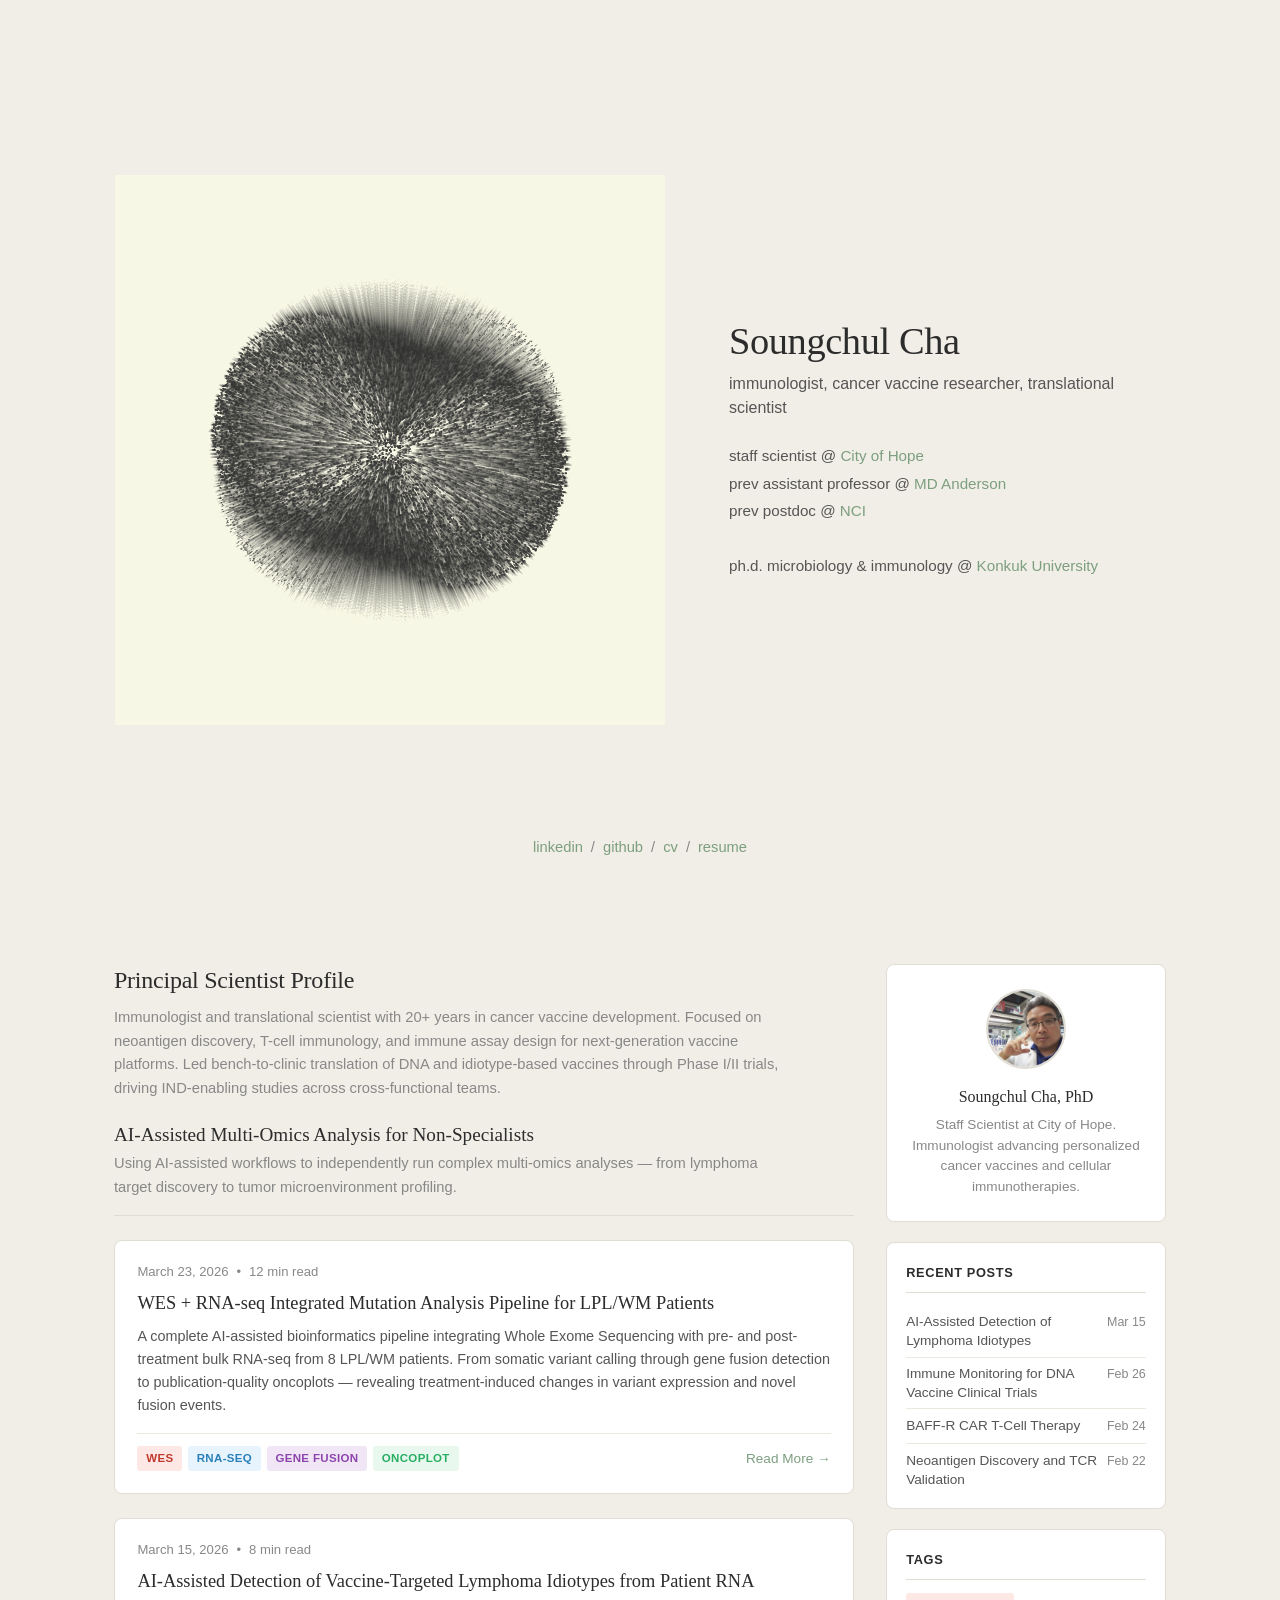
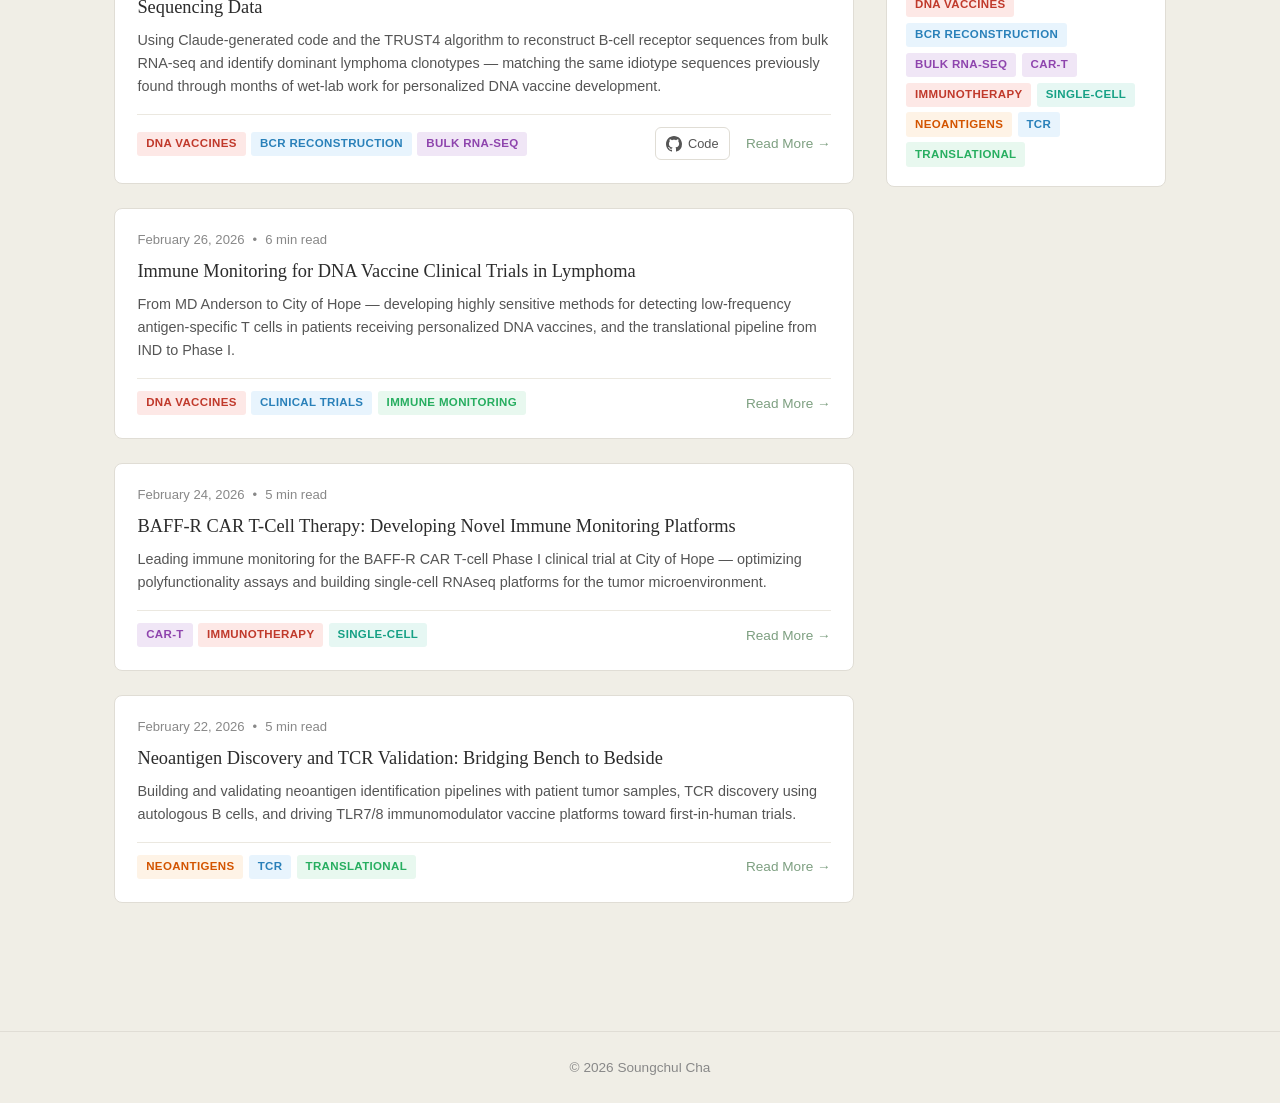
==== index.html @ dbfc337b "Add WES + RNA-seq integrated mutation analysis blog post New blog post documenting the complete bioi" ====
<!DOCTYPE html>
<html lang="en">
<head>
  <meta charset="UTF-8">
  <meta name="viewport" content="width=device-width, initial-scale=1.0">
  <title>Soungchul Cha — Cancer Immunotherapy Research</title>
  <meta name="description" content="Soungchul Cha, PhD — Staff Scientist at City of Hope. Personalized cancer vaccines, neoantigen discovery, CAR-T cell therapy, immune monitoring, and translational immunology.">
  <link rel="stylesheet" href="assets/css/style.css">
</head>
<body>

  <!-- Hero Section -->
  <section class="hero-section">
    <div class="hero-content">
      <div class="hero-art">
        <canvas id="particleCanvas" width="550" height="550"></canvas>
      </div>
      <div class="hero-info">
        <h1>Soungchul Cha</h1>
        <p class="hero-tagline">immunologist, cancer vaccine researcher, translational scientist</p>
        <div class="hero-details">
          <p>staff scientist @ <a href="https://www.cityofhope.org" target="_blank" rel="noopener">City of Hope</a></p>
          <p>prev assistant professor @ <a href="https://www.mdanderson.org" target="_blank" rel="noopener">MD Anderson</a></p>
          <p>prev postdoc @ <a href="https://www.cancer.gov" target="_blank" rel="noopener">NCI</a></p>
          <br>
          <p>ph.d. microbiology &amp; immunology @ <a href="https://www.konkuk.ac.kr/eng" target="_blank" rel="noopener">Konkuk University</a></p>
        </div>
      </div>
    </div>
    <nav class="hero-footer">
      <a href="https://www.linkedin.com/in/soungchul-cha-b0252a32/" target="_blank" rel="noopener">linkedin</a>
      <span class="sep">/</span>
      <a href="https://github.com/soungchulcha" target="_blank" rel="noopener">github</a>
      <span class="sep">/</span>
      <a href="assets/pdf/CHA-CV-2025.pdf" target="_blank" rel="noopener">cv</a>
      <span class="sep">/</span>
      <a href="assets/pdf/CHA-resume.pdf" target="_blank" rel="noopener">resume</a>
    </nav>
  </section>

  <!-- Blog Section -->
  <section class="blog-section" id="blog">
    <div class="container content-wrapper">
      <div class="posts-column">
        <header class="section-header">
          <h2 class="section-title">Principal Scientist Profile</h2>
          <p class="section-subtitle">Immunologist and translational scientist with 20+ years in cancer vaccine development. Focused on neoantigen discovery, T-cell immunology, and immune assay design for next-generation vaccine platforms. Led bench-to-clinic translation of DNA and idiotype-based vaccines through Phase I/II trials, driving IND-enabling studies across cross-functional teams.</p>
          <h3 class="section-subtitle-heading">AI-Assisted Multi-Omics Analysis for Non-Specialists</h3>
          <p class="section-subtitle">Using AI-assisted workflows to independently run complex multi-omics analyses — from lymphoma target discovery to tumor microenvironment profiling.</p>
        </header>
        <div class="posts-grid">

        <!-- Post Card: WES + RNA-seq Integration (NEWEST) -->
        <article class="post-card">
          <div class="post-card-content">
            <div class="post-meta">
              <time datetime="2026-03-23">March 23, 2026</time>
              <span class="reading-time">12 min read</span>
            </div>
            <h2 class="post-card-title">
              <a href="posts/wes-rnaseq-integrated-mutation-analysis.html">WES + RNA-seq Integrated Mutation Analysis Pipeline for LPL/WM Patients</a>
            </h2>
            <p class="post-card-excerpt">A complete AI-assisted bioinformatics pipeline integrating Whole Exome Sequencing with pre- and post-treatment bulk RNA-seq from 8 LPL/WM patients. From somatic variant calling through gene fusion detection to publication-quality oncoplots — revealing treatment-induced changes in variant expression and novel fusion events.</p>
            <div class="post-card-footer">
              <div class="post-card-tags">
                <span class="tag tag-red">WES</span>
                <span class="tag tag-blue">RNA-seq</span>
                <span class="tag tag-purple">Gene Fusion</span>
                <span class="tag tag-green">Oncoplot</span>
              </div>
              <a href="posts/wes-rnaseq-integrated-mutation-analysis.html" class="read-more">Read More</a>
            </div>
          </div>
        </article>

        <!-- Post Card: Project 1 -->
        <article class="post-card">
          <div class="post-card-content">
            <div class="post-meta">
              <time datetime="2026-03-15">March 15, 2026</time>
              <span class="reading-time">8 min read</span>
            </div>
            <h2 class="post-card-title">
              <a href="posts/ai-assisted-lymphoma-idiotype-detection.html">AI-Assisted Detection of Vaccine-Targeted Lymphoma Idiotypes from Patient RNA Sequencing Data</a>
            </h2>
            <p class="post-card-excerpt">Using Claude-generated code and the TRUST4 algorithm to reconstruct B-cell receptor sequences from bulk RNA-seq and identify dominant lymphoma clonotypes — matching the same idiotype sequences previously found through months of wet-lab work for personalized DNA vaccine development.</p>
            <div class="post-card-footer">
              <div class="post-card-tags">
                <span class="tag tag-red">DNA Vaccines</span>
                <span class="tag tag-blue">BCR Reconstruction</span>
                <span class="tag tag-purple">Bulk RNA-seq</span>
              </div>
              <div class="post-card-actions">
                <a href="https://github.com/soungchulcha/ai-lymphoma-idiotype-detection" target="_blank" rel="noopener" class="github-link" title="View code on GitHub">
                  <svg height="16" width="16" viewBox="0 0 16 16" fill="currentColor"><path d="M8 0C3.58 0 0 3.58 0 8c0 3.54 2.29 6.53 5.47 7.59.4.07.55-.17.55-.38 0-.19-.01-.82-.01-1.49-2.01.37-2.53-.49-2.69-.94-.09-.23-.48-.94-.82-1.13-.28-.15-.68-.52-.01-.53.63-.01 1.08.58 1.23.82.72 1.21 1.87.87 2.33.66.07-.52.28-.87.51-1.07-1.78-.2-3.64-.89-3.64-3.95 0-.87.31-1.59.82-2.15-.08-.2-.36-1.02.08-2.12 0 0 .67-.21 2.2.82.64-.18 1.32-.27 2-.27.68 0 1.36.09 2 .27 1.53-1.04 2.2-.82 2.2-.82.44 1.1.16 1.92.08 2.12.51.56.82 1.27.82 2.15 0 3.07-1.87 3.75-3.65 3.95.29.25.54.73.54 1.48 0 1.07-.01 1.93-.01 2.2 0 .21.15.46.55.38A8.013 8.013 0 0016 8c0-4.42-3.58-8-8-8z"/></svg>
                  Code
                </a>
                <a href="posts/ai-assisted-lymphoma-idiotype-detection.html" class="read-more">Read More</a>
              </div>
            </div>
          </div>
        </article>

        <!-- Post Card: Original 1 -->
        <article class="post-card">
          <div class="post-card-content">
            <div class="post-meta">
              <time datetime="2026-02-26">February 26, 2026</time>
              <span class="reading-time">6 min read</span>
            </div>
            <h2 class="post-card-title">
              <a href="posts/dna-vaccine-clinical-trial-immune-monitoring.html">Immune Monitoring for DNA Vaccine Clinical Trials in Lymphoma</a>
            </h2>
            <p class="post-card-excerpt">From MD Anderson to City of Hope — developing highly sensitive methods for detecting low-frequency antigen-specific T cells in patients receiving personalized DNA vaccines, and the translational pipeline from IND to Phase I.</p>
            <div class="post-card-footer">
              <div class="post-card-tags">
                <span class="tag tag-red">DNA Vaccines</span>
                <span class="tag tag-blue">Clinical Trials</span>
                <span class="tag tag-green">Immune Monitoring</span>
              </div>
              <a href="posts/dna-vaccine-clinical-trial-immune-monitoring.html" class="read-more">Read More</a>
            </div>
          </div>
        </article>

        <!-- Post Card: Original 2 -->
        <article class="post-card">
          <div class="post-card-content">
            <div class="post-meta">
              <time datetime="2026-02-24">February 24, 2026</time>
              <span class="reading-time">5 min read</span>
            </div>
            <h2 class="post-card-title">
              <a href="posts/baff-r-car-t-cell-immune-monitoring.html">BAFF-R CAR T-Cell Therapy: Developing Novel Immune Monitoring Platforms</a>
            </h2>
            <p class="post-card-excerpt">Leading immune monitoring for the BAFF-R CAR T-cell Phase I clinical trial at City of Hope — optimizing polyfunctionality assays and building single-cell RNAseq platforms for the tumor microenvironment.</p>
            <div class="post-card-footer">
              <div class="post-card-tags">
                <span class="tag tag-purple">CAR-T</span>
                <span class="tag tag-red">Immunotherapy</span>
                <span class="tag tag-teal">Single-Cell</span>
              </div>
              <a href="posts/baff-r-car-t-cell-immune-monitoring.html" class="read-more">Read More</a>
            </div>
          </div>
        </article>

        <!-- Post Card: Original 3 -->
        <article class="post-card">
          <div class="post-card-content">
            <div class="post-meta">
              <time datetime="2026-02-22">February 22, 2026</time>
              <span class="reading-time">5 min read</span>
            </div>
            <h2 class="post-card-title">
              <a href="posts/neoantigen-discovery-tcr-validation.html">Neoantigen Discovery and TCR Validation: Bridging Bench to Bedside</a>
            </h2>
            <p class="post-card-excerpt">Building and validating neoantigen identification pipelines with patient tumor samples, TCR discovery using autologous B cells, and driving TLR7/8 immunomodulator vaccine platforms toward first-in-human trials.</p>
            <div class="post-card-footer">
              <div class="post-card-tags">
                <span class="tag tag-orange">Neoantigens</span>
                <span class="tag tag-blue">TCR</span>
                <span class="tag tag-green">Translational</span>
              </div>
              <a href="posts/neoantigen-discovery-tcr-validation.html" class="read-more">Read More</a>
            </div>
          </div>
        </article>

        </div>
      </div>

      <!-- Sidebar -->
      <aside class="sidebar">
        <div class="sidebar-widget author-widget">
          <div class="author-avatar"><img src="assets/img/headshot.jpg" alt="Soungchul Cha headshot"></div>
          <h3>Soungchul Cha, PhD</h3>
          <p>Staff Scientist at City of Hope. Immunologist advancing personalized cancer vaccines and cellular immunotherapies.</p>
        </div>

        <div class="sidebar-widget">
          <h3 class="widget-title">Recent Posts</h3>
          <ul class="widget-list">
            <li>
              <a href="posts/ai-assisted-lymphoma-idiotype-detection.html">AI-Assisted Detection of Lymphoma Idiotypes</a>
              <time>Mar 15</time>
            </li>
            <li>
              <a href="posts/dna-vaccine-clinical-trial-immune-monitoring.html">Immune Monitoring for DNA Vaccine Clinical Trials</a>
              <time>Feb 26</time>
            </li>
            <li>
              <a href="posts/baff-r-car-t-cell-immune-monitoring.html">BAFF-R CAR T-Cell Therapy</a>
              <time>Feb 24</time>
            </li>
            <li>
              <a href="posts/neoantigen-discovery-tcr-validation.html">Neoantigen Discovery and TCR Validation</a>
              <time>Feb 22</time>
            </li>
          </ul>
        </div>

        <div class="sidebar-widget">
          <h3 class="widget-title">Tags</h3>
          <div class="tag-cloud">
            <span class="tag tag-red">DNA Vaccines</span>
            <span class="tag tag-blue">BCR Reconstruction</span>
            <span class="tag tag-purple">Bulk RNA-seq</span>
            <span class="tag tag-purple">CAR-T</span>
            <span class="tag tag-red">Immunotherapy</span>
            <span class="tag tag-teal">Single-Cell</span>
            <span class="tag tag-orange">Neoantigens</span>
            <span class="tag tag-blue">TCR</span>
            <span class="tag tag-green">Translational</span>
          </div>
        </div>
      </aside>

    </div>
  </section>

  <!-- Footer -->
  <footer class="site-footer">
    <div class="container">
      <p>&copy; 2026 Soungchul Cha</p>
    </div>
  </footer>

  <button class="back-to-top" id="backToTop" aria-label="Back to top">&#8679;</button>
  <script src="assets/js/main.js"></script>
</body>
</html>
---- assets/css/style.css ----
/* ========== CSS Variables - Light Cream Theme ========== */
:root {
  --color-bg: #F0EEE6;
  --color-bg-card: #ffffff;
  --color-text: #555555;
  --color-text-light: #888888;
  --color-heading: #2c2c2c;
  --color-accent: #7d9f80;
  --color-accent-hover: #5c7e5f;
  --color-border: #e0ddd5;
  --color-border-light: #ebe8e0;
  --shadow-sm: 0 1px 3px rgba(0,0,0,0.06);
  --shadow-md: 0 4px 12px rgba(0,0,0,0.08);
  --radius: 8px;
  --radius-sm: 5px;
  --max-width: 1100px;
  --header-height: 56px;
  --transition: 0.25s ease;
}

/* ========== Reset & Base ========== */
*, *::before, *::after {
  box-sizing: border-box;
  margin: 0;
  padding: 0;
}

html {
  scroll-behavior: smooth;
  font-size: 16px;
}

body {
  font-family: -apple-system, BlinkMacSystemFont, 'Segoe UI', Roboto, 'Helvetica Neue', Arial, sans-serif;
  color: var(--color-text);
  background: var(--color-bg);
  line-height: 1.7;
  -webkit-font-smoothing: antialiased;
}

a {
  color: var(--color-accent);
  text-decoration: none;
  transition: color var(--transition);
}

a:hover {
  color: var(--color-accent-hover);
}

img {
  max-width: 100%;
  height: auto;
  display: block;
}

.container {
  max-width: var(--max-width);
  margin: 0 auto;
  padding: 0 1.5rem;
}

/* ========== Homepage Hero ========== */
.hero-section {
  min-height: 100vh;
  display: flex;
  flex-direction: column;
  justify-content: center;
  align-items: center;
  padding: 2rem;
  position: relative;
}

.hero-content {
  display: flex;
  align-items: center;
  gap: 4rem;
  max-width: 1050px;
  width: 100%;
}

.hero-art {
  width: 550px;
  height: 550px;
  flex-shrink: 0;
  overflow: hidden;
  background: var(--color-bg);
}

.hero-art canvas {
  display: block;
  width: 100%;
  height: 100%;
}

.hero-info {
  flex: 1;
  min-width: 0;
}

.hero-info h1 {
  font-family: Georgia, 'Times New Roman', serif;
  font-size: 2.4rem;
  font-weight: 400;
  color: var(--color-heading);
  margin-bottom: 0.5rem;
  letter-spacing: -0.01em;
  line-height: 1.2;
}

.hero-tagline {
  font-size: 1rem;
  color: var(--color-text);
  margin-bottom: 1.5rem;
  line-height: 1.5;
}

.hero-details p {
  font-size: 0.95rem;
  color: var(--color-text);
  margin-bottom: 0.2rem;
  line-height: 1.6;
}

.hero-details a {
  color: var(--color-accent);
}

.hero-details a:hover {
  color: var(--color-accent-hover);
}

.hero-projects {
  margin-top: 1.2rem;
}

.hero-projects p {
  margin-bottom: 0.15rem;
}

.hero-footer {
  position: absolute;
  bottom: 2.5rem;
  left: 50%;
  transform: translateX(-50%);
  display: flex;
  align-items: center;
  gap: 0.5rem;
  font-size: 0.92rem;
}

.hero-footer a {
  color: var(--color-accent);
}

.hero-footer a:hover {
  color: var(--color-accent-hover);
}

.hero-footer .sep {
  color: var(--color-text-light);
  user-select: none;
}

/* ========== Inner Page Header ========== */
.site-header {
  background: var(--color-bg);
  border-bottom: 1px solid var(--color-border);
  height: var(--header-height);
}

.header-inner {
  display: flex;
  align-items: center;
  justify-content: space-between;
  height: var(--header-height);
}

.site-logo {
  font-family: Georgia, 'Times New Roman', serif;
  font-size: 1.15rem;
  font-weight: 400;
  color: var(--color-heading);
  letter-spacing: -0.01em;
}

.site-logo:hover {
  color: var(--color-accent);
}

.site-nav {
  display: flex;
  align-items: center;
  gap: 0.25rem;
}

.site-nav a {
  color: var(--color-text);
  font-size: 0.9rem;
  padding: 0.4rem 0.75rem;
  border-radius: var(--radius-sm);
  transition: all var(--transition);
}

.site-nav a:hover,
.site-nav a.active {
  color: var(--color-accent);
}

/* Mobile Nav Toggle */
.nav-toggle {
  display: none;
  background: none;
  border: none;
  cursor: pointer;
  flex-direction: column;
  gap: 5px;
  padding: 4px;
}

.nav-toggle span {
  display: block;
  width: 22px;
  height: 2px;
  background: var(--color-heading);
  border-radius: 2px;
  transition: all var(--transition);
}

/* ========== Blog Section (Homepage) ========== */
.blog-section {
  padding: 4rem 0 5rem;
  background: var(--color-bg);
}

.blog-section .content-wrapper {
  padding-top: 0;
}

/* ========== Section Header ========== */
.posts-column {
  display: flex;
  flex-direction: column;
}

.section-header {
  margin-bottom: 1.5rem;
  padding-bottom: 1rem;
  border-bottom: 1px solid var(--color-border);
}

.section-title {
  font-family: Georgia, 'Times New Roman', serif;
  font-size: 1.5rem;
  color: var(--color-heading);
  font-weight: 400;
  line-height: 1.35;
  margin-bottom: 0.6rem;
  letter-spacing: -0.01em;
}

.section-subtitle {
  font-size: 0.92rem;
  color: var(--color-text-light);
  line-height: 1.6;
  max-width: 680px;
}

.section-subtitle-heading {
  font-family: Georgia, 'Times New Roman', serif;
  font-size: 1.2rem;
  color: var(--color-heading);
  font-weight: 400;
  margin-top: 1.2rem;
}

/* ========== Posts Grid (stacked) ========== */
.posts-grid {
  display: flex;
  flex-direction: column;
  gap: 1.5rem;
}

/* ========== Post Cards ========== */
.post-card {
  background: var(--color-bg-card);
  border: 1px solid var(--color-border);
  border-radius: var(--radius);
  overflow: hidden;
  transition: all var(--transition);
}

.post-card:hover {
  box-shadow: var(--shadow-md);
  transform: translateY(-2px);
}

.post-card-content {
  padding: 1.25rem 1.4rem 1.4rem;
}

.post-meta {
  display: flex;
  align-items: center;
  gap: 0.5rem;
  font-size: 0.82rem;
  color: var(--color-text-light);
  margin-bottom: 0.5rem;
}

.reading-time::before {
  content: "\2022";
  margin-right: 0.5rem;
}

.post-card-title {
  font-family: Georgia, 'Times New Roman', serif;
  font-size: 1.15rem;
  line-height: 1.4;
  margin-bottom: 0.5rem;
  font-weight: 400;
}

.post-card-title a {
  color: var(--color-heading);
  transition: color var(--transition);
}

.post-card-title a:hover {
  color: var(--color-accent);
}

.post-card-excerpt {
  color: var(--color-text);
  font-size: 0.9rem;
  line-height: 1.6;
  margin-bottom: 1rem;
}

.post-card-footer {
  display: flex;
  align-items: center;
  justify-content: space-between;
  padding-top: 0.75rem;
  border-top: 1px solid var(--color-border-light);
}

.post-card-tags {
  display: flex;
  flex-wrap: wrap;
  gap: 0.35rem;
}

.post-card-actions {
  display: flex;
  align-items: center;
  gap: 1rem;
  margin-left: auto;
  flex-shrink: 0;
}

.github-link {
  display: inline-flex;
  align-items: center;
  gap: 0.35rem;
  font-size: 0.8rem;
  font-weight: 500;
  color: var(--color-text);
  padding: 0.3rem 0.65rem;
  border: 1.5px solid var(--color-border);
  border-radius: 6px;
  transition: color var(--transition), border-color var(--transition), background var(--transition);
  white-space: nowrap;
  text-decoration: none;
}

.github-link:hover {
  color: #fff;
  background: #24292e;
  border-color: #24292e;
}

.github-link svg {
  flex-shrink: 0;
}

.read-more {
  font-size: 0.85rem;
  color: var(--color-accent);
  white-space: nowrap;
}

.read-more:hover {
  color: var(--color-accent-hover);
}

.read-more::after {
  content: ' \2192';
}

/* Share Buttons */
.share-buttons {
  display: flex;
  gap: 0.4rem;
  margin-top: 0.75rem;
}

.share-btn {
  display: inline-flex;
  align-items: center;
  justify-content: center;
  width: 32px;
  height: 32px;
  border-radius: 50%;
  background: var(--color-bg);
  color: var(--color-text-light);
  font-size: 0.78rem;
  font-weight: 700;
  border: 1px solid var(--color-border);
  transition: all var(--transition);
  cursor: pointer;
  text-decoration: none;
}

.share-btn:hover {
  background: var(--color-accent);
  color: #fff;
  border-color: var(--color-accent);
}

/* ========== Tags ========== */
.tag {
  display: inline-block;
  padding: 0.15rem 0.55rem;
  border-radius: 3px;
  font-size: 0.72rem;
  font-weight: 600;
  letter-spacing: 0.03em;
  text-transform: uppercase;
}

.tag-blue { background: #e8f4fd; color: #2980b9; }
.tag-red { background: #fde8e6; color: #c0392b; }
.tag-green { background: #e8f8ef; color: #27ae60; }
.tag-orange { background: #fef3e6; color: #d35400; }
.tag-purple { background: #f0e6f6; color: #8e44ad; }
.tag-teal { background: #e6f7f3; color: #16a085; }
.tag-pink { background: #fce4ec; color: #c2185b; }
.tag-default { background: #eef2e8; color: var(--color-accent); }

/* ========== Content Layout (Post Pages) ========== */
.content-wrapper {
  display: grid;
  grid-template-columns: 1fr 280px;
  gap: 2rem;
  align-items: start;
  padding-top: 2rem;
  padding-bottom: 3rem;
}

.post-content-wrapper {
  display: grid;
  grid-template-columns: 1fr 280px;
  gap: 2rem;
}

/* ========== Sidebar ========== */
.sidebar {
  display: flex;
  flex-direction: column;
  gap: 1.25rem;
}

.sidebar-widget {
  background: var(--color-bg-card);
  border: 1px solid var(--color-border);
  border-radius: var(--radius);
  padding: 1.2rem;
}

.author-widget {
  text-align: center;
  padding: 1.5rem 1.2rem;
}

.author-avatar {
  width: 80px;
  height: 80px;
  border-radius: 50%;
  overflow: hidden;
  margin: 0 auto 0.85rem;
  background: var(--color-border-light);
  border: 2px solid var(--color-border);
}

.author-avatar img {
  width: 100%;
  height: 100%;
  object-fit: cover;
}

.author-widget h3 {
  font-family: Georgia, 'Times New Roman', serif;
  font-size: 1rem;
  color: var(--color-heading);
  margin-bottom: 0.35rem;
  font-weight: 400;
}

.author-widget p {
  font-size: 0.85rem;
  color: var(--color-text-light);
  line-height: 1.5;
}

.widget-title {
  font-size: 0.8rem;
  color: var(--color-heading);
  margin-bottom: 0.8rem;
  padding-bottom: 0.5rem;
  border-bottom: 1px solid var(--color-border);
  text-transform: uppercase;
  font-weight: 600;
  letter-spacing: 0.05em;
}

.widget-list {
  list-style: none;
}

.widget-list li {
  padding: 0.4rem 0;
  border-bottom: 1px solid var(--color-border-light);
  display: flex;
  justify-content: space-between;
  align-items: baseline;
  gap: 0.5rem;
}

.widget-list li:last-child {
  border-bottom: none;
  padding-bottom: 0;
}

.widget-list li a {
  color: var(--color-text);
  font-size: 0.85rem;
  line-height: 1.4;
}

.widget-list li a:hover {
  color: var(--color-accent);
}

.widget-list time {
  font-size: 0.78rem;
  color: var(--color-text-light);
  white-space: nowrap;
}

.categories-list .count {
  color: var(--color-text-light);
  font-size: 0.82rem;
}

.tag-cloud {
  display: flex;
  flex-wrap: wrap;
  gap: 0.35rem;
}

/* ========== Single Post ========== */
.post-full {
  padding-top: 2rem;
  padding-bottom: 3rem;
}

.post-header {
  margin-bottom: 2rem;
}

.post-title {
  font-family: Georgia, 'Times New Roman', serif;
  font-size: 1.8rem;
  color: var(--color-heading);
  line-height: 1.3;
  margin: 0.5rem 0 0.75rem;
  font-weight: 400;
  letter-spacing: -0.01em;
}

.post-tags {
  display: flex;
  flex-wrap: wrap;
  gap: 0.35rem;
}

/* Post Content Typography */
.post-content {
  font-size: 1rem;
  line-height: 1.8;
  color: var(--color-text);
}

.post-content h2 {
  font-family: Georgia, 'Times New Roman', serif;
  font-size: 1.35rem;
  color: var(--color-heading);
  margin: 2rem 0 0.75rem;
  padding-bottom: 0.3rem;
  border-bottom: 1px solid var(--color-border);
  font-weight: 400;
}

.post-content h3 {
  font-size: 1.1rem;
  color: var(--color-heading);
  margin: 1.5rem 0 0.5rem;
  font-weight: 600;
}

.post-content p {
  margin-bottom: 1.2rem;
}

.post-content ul, .post-content ol {
  margin: 1rem 0 1.2rem 1.5rem;
}

.post-content li {
  margin-bottom: 0.3rem;
}

.post-content blockquote {
  border-left: 3px solid var(--color-accent);
  padding: 0.85rem 1.2rem;
  margin: 1.5rem 0;
  background: #f7f5ef;
  border-radius: 0 var(--radius-sm) var(--radius-sm) 0;
  color: var(--color-text);
  font-style: italic;
}

.post-content pre {
  background: #f7f5ef;
  border: 1px solid var(--color-border);
  border-radius: var(--radius-sm);
  padding: 1.2rem;
  overflow-x: auto;
  margin: 1.5rem 0;
  font-size: 0.88rem;
  line-height: 1.55;
}

.post-content code {
  font-family: 'Cascadia Code', 'Fira Code', 'SFMono-Regular', Consolas, monospace;
  font-size: 0.88em;
}

.post-content p code,
.post-content li code {
  background: #f7f5ef;
  padding: 0.15rem 0.4rem;
  border-radius: 3px;
  border: 1px solid var(--color-border);
  color: var(--color-heading);
}

.post-content img {
  border-radius: var(--radius);
  margin: 1.5rem auto;
}

.post-content figure {
  margin: 2rem 0;
}

.post-content figure img {
  width: 100%;
  border-radius: var(--radius);
  margin: 0 auto 0.75rem;
}

.post-content figcaption {
  font-size: 0.85rem;
  color: var(--color-text-light);
  line-height: 1.6;
  padding: 0 0.5rem;
}

.post-content table,
.page-body table {
  width: 100%;
  border-collapse: collapse;
  margin: 1.5rem 0;
}

.post-content th, .post-content td,
.page-body th, .page-body td {
  padding: 0.6rem 1rem;
  border: 1px solid var(--color-border);
  text-align: left;
}

.post-content th,
.page-body th {
  background: #f5f3ec;
  font-weight: 600;
  color: var(--color-heading);
}

.post-content strong {
  color: var(--color-heading);
}

/* Post Navigation */
.post-navigation {
  display: flex;
  justify-content: space-between;
  gap: 1.25rem;
  margin-top: 2.5rem;
  padding-top: 1.5rem;
  border-top: 1px solid var(--color-border);
}

.post-nav-prev, .post-nav-next {
  flex: 1;
  padding: 1rem;
  background: var(--color-bg-card);
  border-radius: var(--radius);
  border: 1px solid var(--color-border);
  transition: all var(--transition);
}

.post-nav-prev:hover, .post-nav-next:hover {
  border-color: var(--color-accent);
  box-shadow: var(--shadow-sm);
}

.post-nav-next {
  text-align: right;
}

.post-nav-prev span, .post-nav-next span {
  display: block;
  font-size: 0.8rem;
  color: var(--color-text-light);
  margin-bottom: 0.25rem;
  text-transform: uppercase;
  letter-spacing: 0.03em;
}

.post-nav-prev strong, .post-nav-next strong {
  color: var(--color-heading);
  font-size: 0.9rem;
}

/* ========== Pages (About, CV) ========== */
.page-content {
  padding: 2rem 0 3rem;
  max-width: 800px;
}

.page-header h1 {
  font-family: Georgia, 'Times New Roman', serif;
  font-size: 1.8rem;
  color: var(--color-heading);
  margin-bottom: 1.5rem;
  padding-bottom: 0.5rem;
  border-bottom: 1px solid var(--color-border);
  font-weight: 400;
}

.page-body {
  font-size: 1rem;
  line-height: 1.8;
}

.page-body p {
  margin-bottom: 1.2rem;
}

.page-body h2 {
  font-family: Georgia, 'Times New Roman', serif;
  font-size: 1.3rem;
  color: var(--color-heading);
  margin: 1.8rem 0 0.6rem;
  font-weight: 400;
}

.page-body h3 {
  font-size: 1.05rem;
  color: var(--color-heading);
  margin: 1.2rem 0 0.3rem;
  font-weight: 600;
}

.page-body ul {
  margin: 0.5rem 0 1.2rem 1.5rem;
}

.page-body li {
  margin-bottom: 0.4rem;
}

.page-body strong {
  color: var(--color-heading);
}

/* ========== Footer ========== */
.site-footer {
  background: var(--color-bg);
  border-top: 1px solid var(--color-border);
  padding: 1.5rem 0;
  text-align: center;
  font-size: 0.85rem;
  color: var(--color-text-light);
}

.footer-links {
  display: flex;
  align-items: center;
  justify-content: center;
  gap: 0.5rem;
  margin-bottom: 0.5rem;
  font-size: 0.9rem;
}

.footer-links a {
  color: var(--color-accent);
}

.footer-links .sep {
  color: var(--color-text-light);
  user-select: none;
}

/* ========== Back to Top ========== */
.back-to-top {
  position: fixed;
  bottom: 1.5rem;
  right: 1.5rem;
  width: 40px;
  height: 40px;
  border-radius: 50%;
  background: var(--color-accent);
  color: #fff;
  border: none;
  font-size: 1.1rem;
  cursor: pointer;
  opacity: 0;
  visibility: hidden;
  transition: all var(--transition);
  box-shadow: var(--shadow-md);
  z-index: 50;
}

.back-to-top.visible {
  opacity: 1;
  visibility: visible;
}

.back-to-top:hover {
  background: var(--color-accent-hover);
  transform: translateY(-2px);
}

/* ========== Responsive ========== */
@media (max-width: 1100px) {
  .hero-content {
    gap: 3rem;
  }

  .hero-art {
    width: 420px;
    height: 420px;
  }
}

@media (max-width: 900px) {
  .content-wrapper,
  .post-content-wrapper {
    grid-template-columns: 1fr;
  }

  .sidebar {
    order: 2;
  }

  .hero-content {
    flex-direction: column;
    gap: 2rem;
    text-align: center;
  }

  .hero-art {
    width: 350px;
    height: 350px;
  }

  .hero-info h1 {
    font-size: 2rem;
  }

  .post-title {
    font-size: 1.5rem;
  }

  .posts-grid {
    max-width: 560px;
    margin: 0 auto;
  }
}

@media (max-width: 640px) {
  .nav-toggle {
    display: flex;
  }

  .site-nav {
    display: none;
    position: absolute;
    top: var(--header-height);
    left: 0;
    right: 0;
    background: var(--color-bg);
    border-bottom: 1px solid var(--color-border);
    flex-direction: column;
    padding: 0.75rem;
    gap: 0;
    box-shadow: var(--shadow-md);
    z-index: 100;
  }

  .site-nav.open {
    display: flex;
  }

  .site-nav a {
    padding: 0.65rem 0.85rem;
  }

  .hero-section {
    padding: 1.5rem;
    min-height: 100vh;
    min-height: 100dvh;
  }

  .hero-art {
    width: 280px;
    height: 280px;
  }

  .hero-info h1 {
    font-size: 1.6rem;
  }

  .hero-tagline {
    font-size: 0.92rem;
  }

  .hero-details p {
    font-size: 0.88rem;
  }

  .hero-footer {
    bottom: 1.5rem;
    font-size: 0.85rem;
  }

  .section-title {
    font-size: 1.3rem;
  }

  .post-navigation {
    flex-direction: column;
  }
}
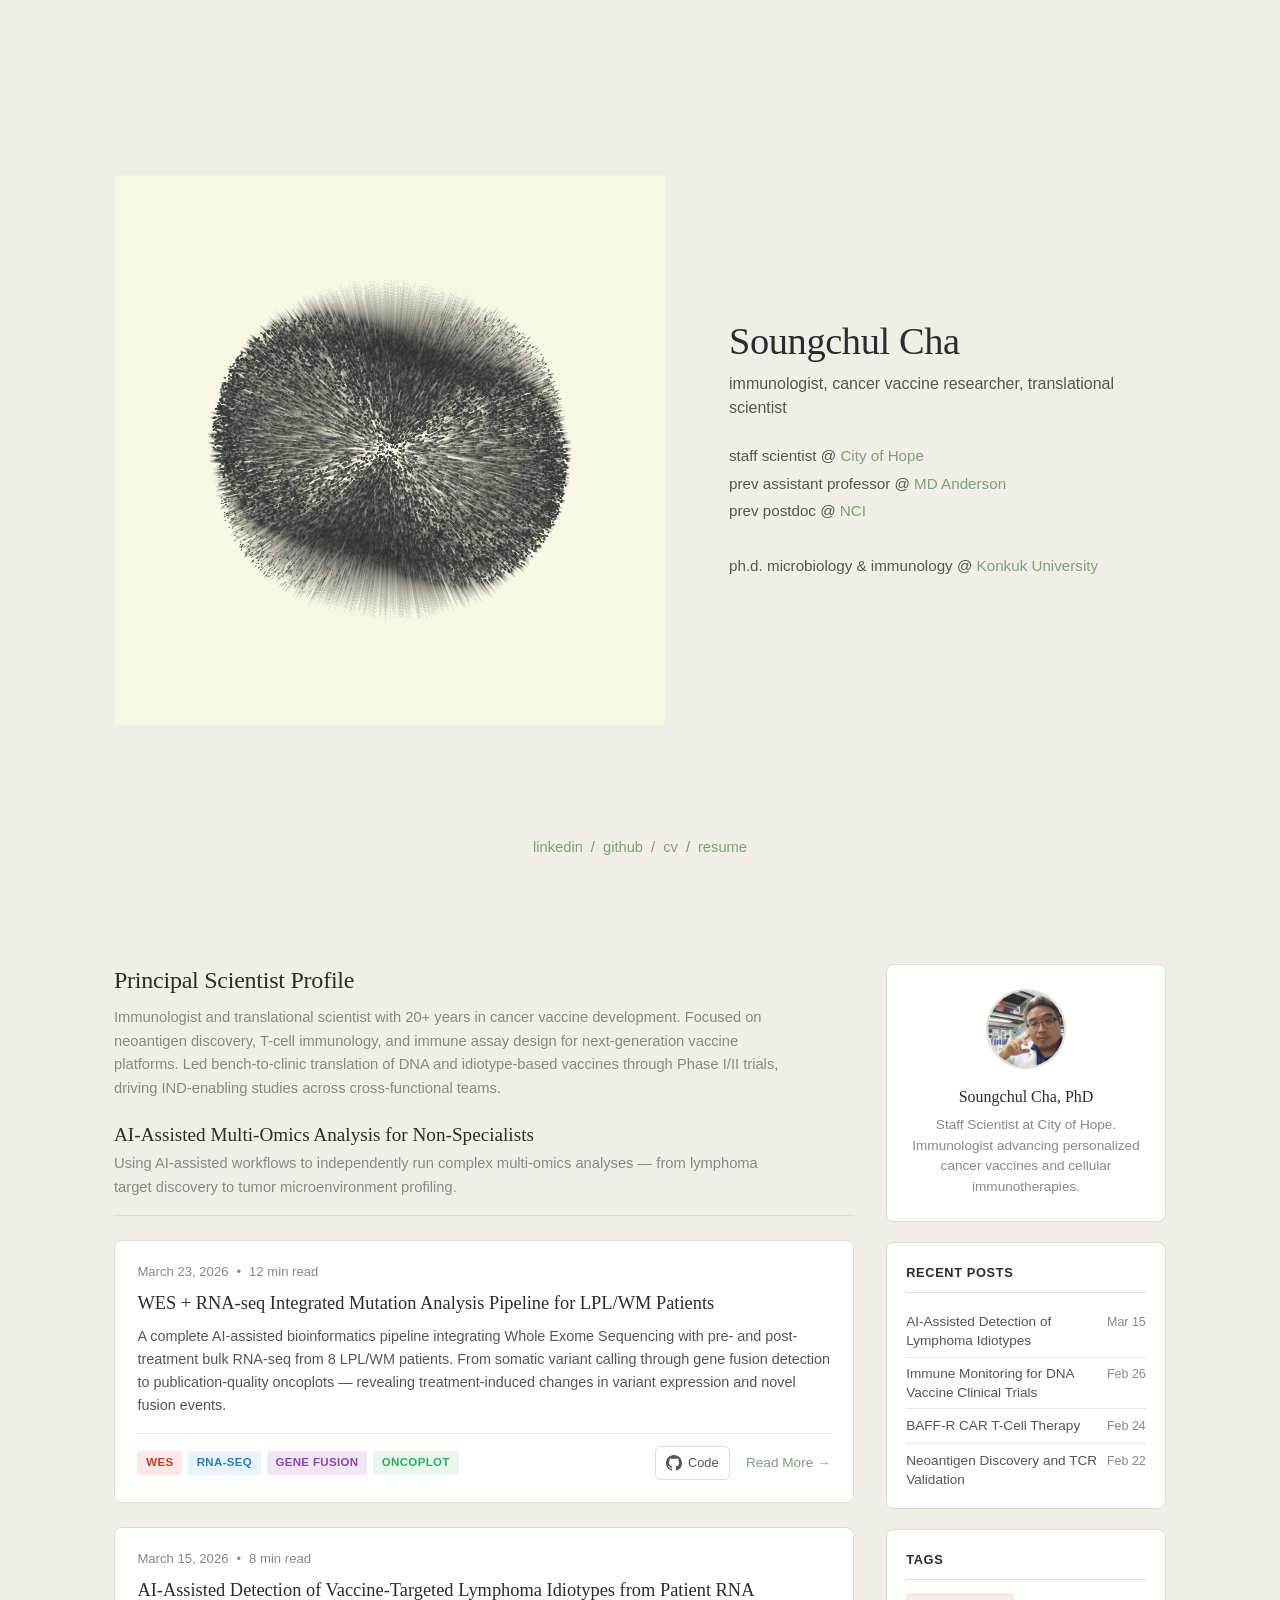
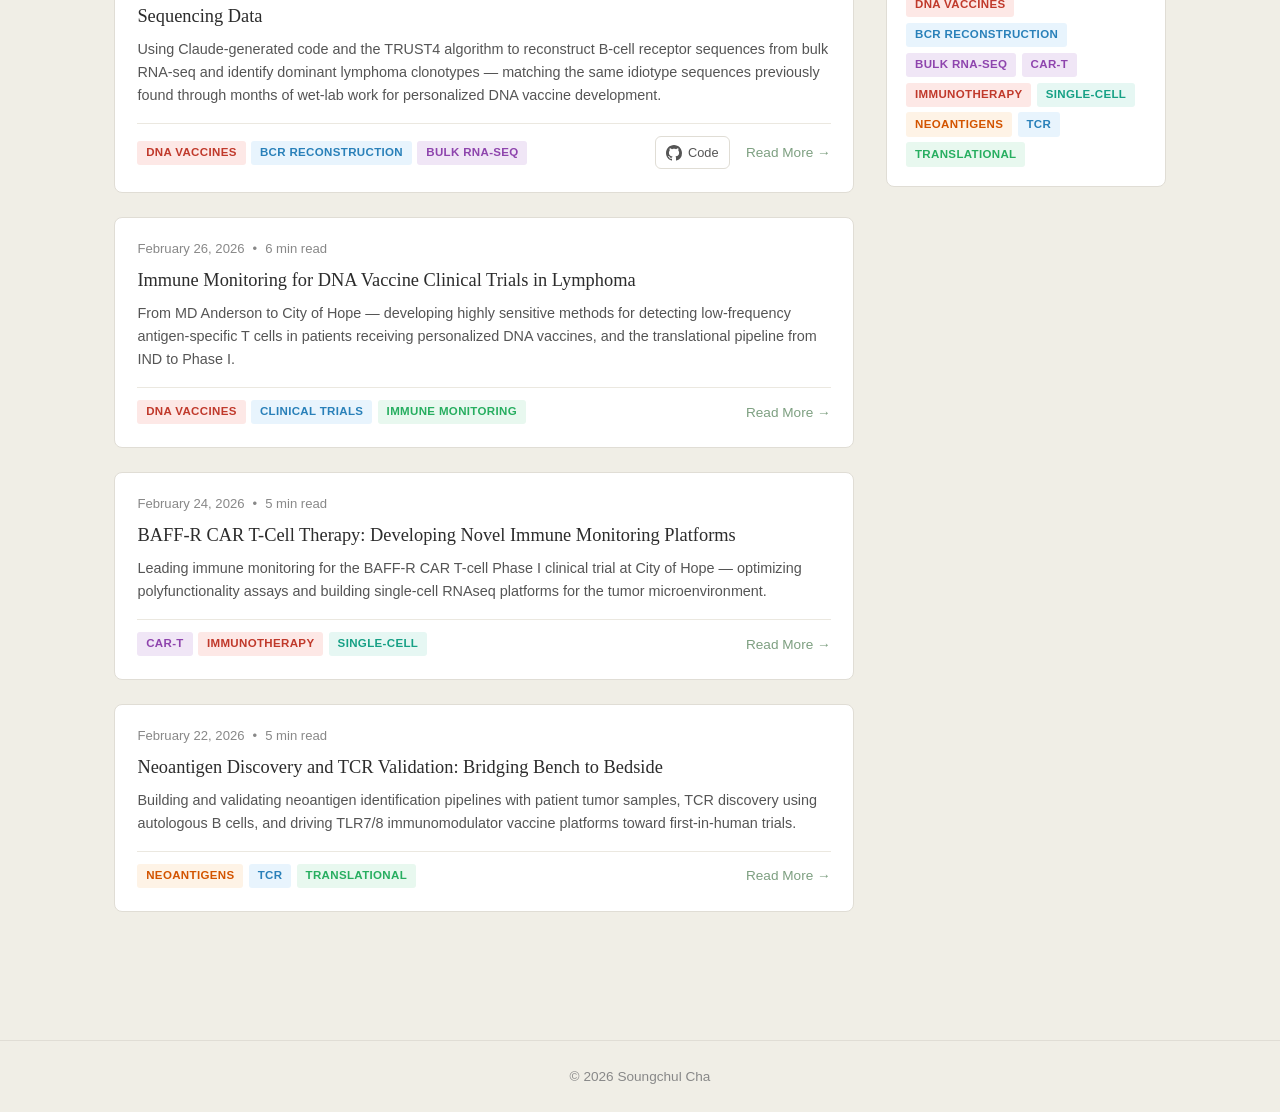
==== commit 4dcb7e9b: "Add GitHub button and fullscreen image to WES+RNA-seq blog post - Link to new repo: soungchulcha/wes" ====
--- a/index.html
+++ b/index.html
@@ -68,7 +68,13 @@
                 <span class="tag tag-purple">Gene Fusion</span>
                 <span class="tag tag-green">Oncoplot</span>
               </div>
-              <a href="posts/wes-rnaseq-integrated-mutation-analysis.html" class="read-more">Read More</a>
+              <div class="post-card-actions">
+                <a href="https://github.com/soungchulcha/wes-rnaseq-integration" target="_blank" rel="noopener" class="github-link" title="View code on GitHub">
+                  <svg height="16" width="16" viewBox="0 0 16 16" fill="currentColor"><path d="M8 0C3.58 0 0 3.58 0 8c0 3.54 2.29 6.53 5.47 7.59.4.07.55-.17.55-.38 0-.19-.01-.82-.01-1.49-2.01.37-2.53-.49-2.69-.94-.09-.23-.48-.94-.82-1.13-.28-.15-.68-.52-.01-.53.63-.01 1.08.58 1.23.82.72 1.21 1.87.87 2.33.66.07-.52.28-.87.51-1.07-1.78-.2-3.64-.89-3.64-3.95 0-.87.31-1.59.82-2.15-.08-.2-.36-1.02.08-2.12 0 0 .67-.21 2.2.82.64-.18 1.32-.27 2-.27.68 0 1.36.09 2 .27 1.53-1.04 2.2-.82 2.2-.82.44 1.1.16 1.92.08 2.12.51.56.82 1.27.82 2.15 0 3.07-1.87 3.75-3.65 3.95.29.25.54.73.54 1.48 0 1.07-.01 1.93-.01 2.2 0 .21.15.46.55.38A8.013 8.013 0 0016 8c0-4.42-3.58-8-8-8z"/></svg>
+                  Code
+                </a>
+                <a href="posts/wes-rnaseq-integrated-mutation-analysis.html" class="read-more">Read More</a>
+              </div>
             </div>
           </div>
         </article>
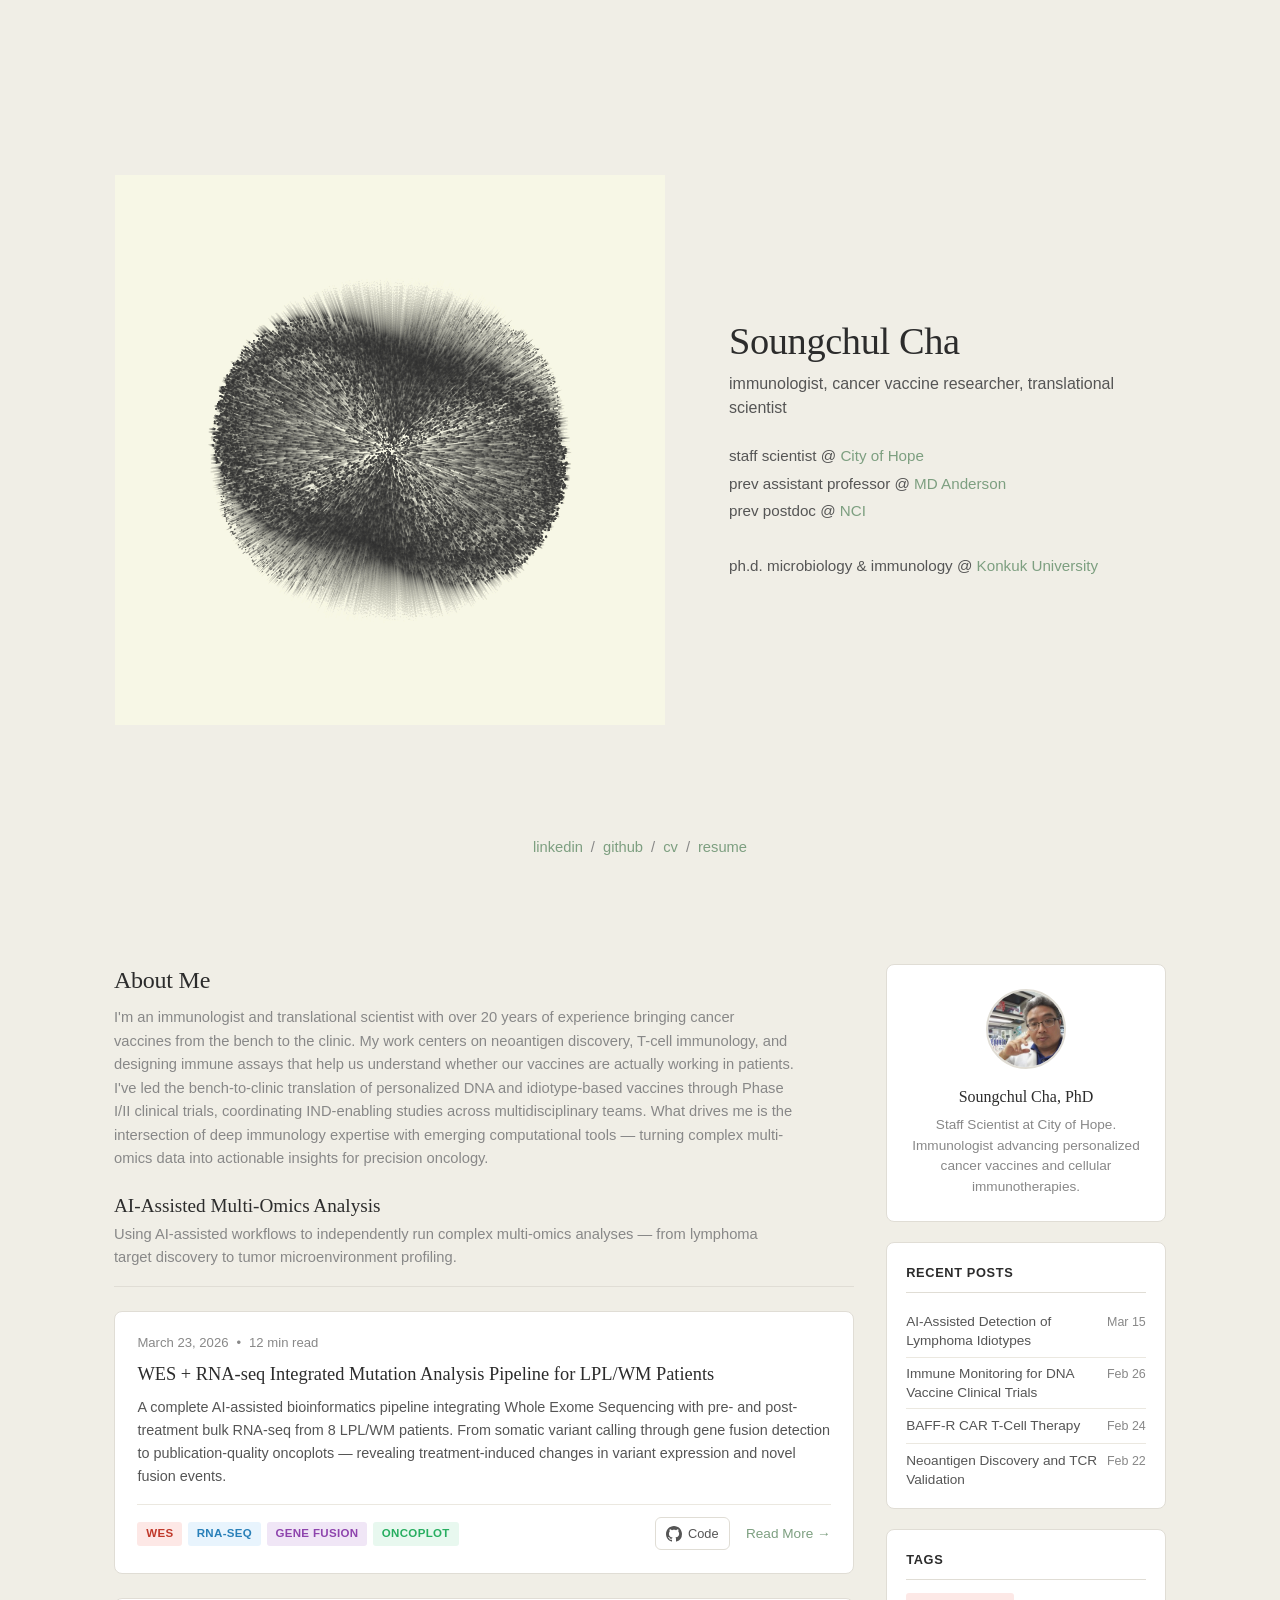
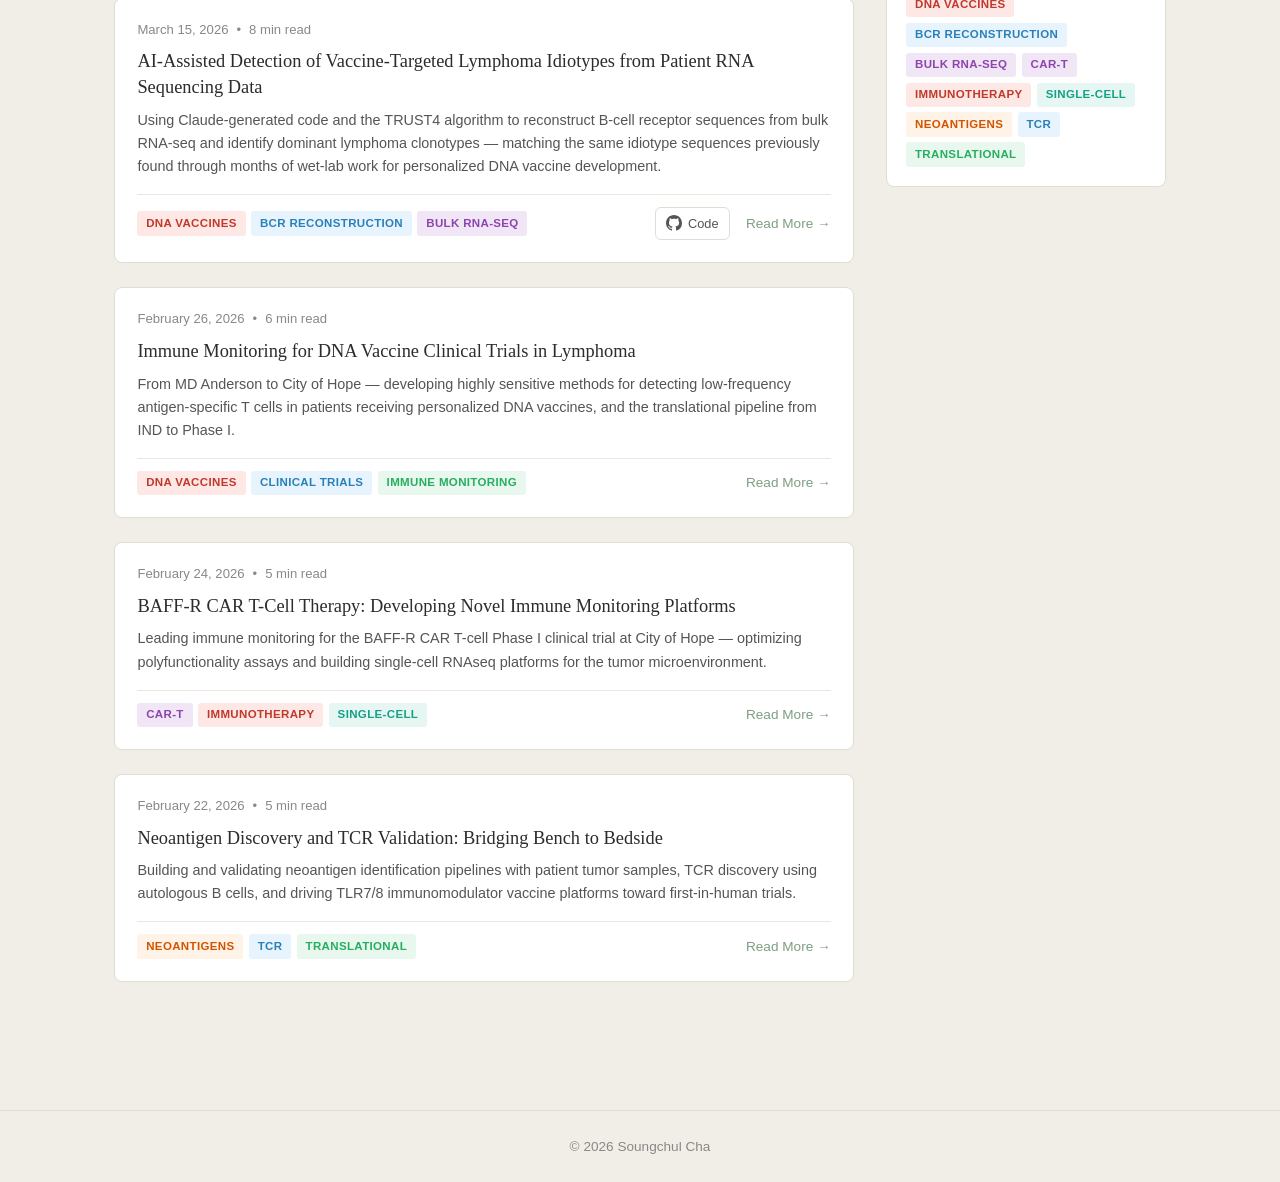
==== commit a078076c: "Update profile text and remove 'Non-Specialists' from title - More personable About Me section for h" ====
--- a/index.html
+++ b/index.html
@@ -43,9 +43,9 @@
     <div class="container content-wrapper">
       <div class="posts-column">
         <header class="section-header">
-          <h2 class="section-title">Principal Scientist Profile</h2>
-          <p class="section-subtitle">Immunologist and translational scientist with 20+ years in cancer vaccine development. Focused on neoantigen discovery, T-cell immunology, and immune assay design for next-generation vaccine platforms. Led bench-to-clinic translation of DNA and idiotype-based vaccines through Phase I/II trials, driving IND-enabling studies across cross-functional teams.</p>
-          <h3 class="section-subtitle-heading">AI-Assisted Multi-Omics Analysis for Non-Specialists</h3>
+          <h2 class="section-title">About Me</h2>
+          <p class="section-subtitle">I'm an immunologist and translational scientist with over 20 years of experience bringing cancer vaccines from the bench to the clinic. My work centers on neoantigen discovery, T-cell immunology, and designing immune assays that help us understand whether our vaccines are actually working in patients. I've led the bench-to-clinic translation of personalized DNA and idiotype-based vaccines through Phase I/II clinical trials, coordinating IND-enabling studies across multidisciplinary teams. What drives me is the intersection of deep immunology expertise with emerging computational tools — turning complex multi-omics data into actionable insights for precision oncology.</p>
+          <h3 class="section-subtitle-heading">AI-Assisted Multi-Omics Analysis</h3>
           <p class="section-subtitle">Using AI-assisted workflows to independently run complex multi-omics analyses — from lymphoma target discovery to tumor microenvironment profiling.</p>
         </header>
         <div class="posts-grid">
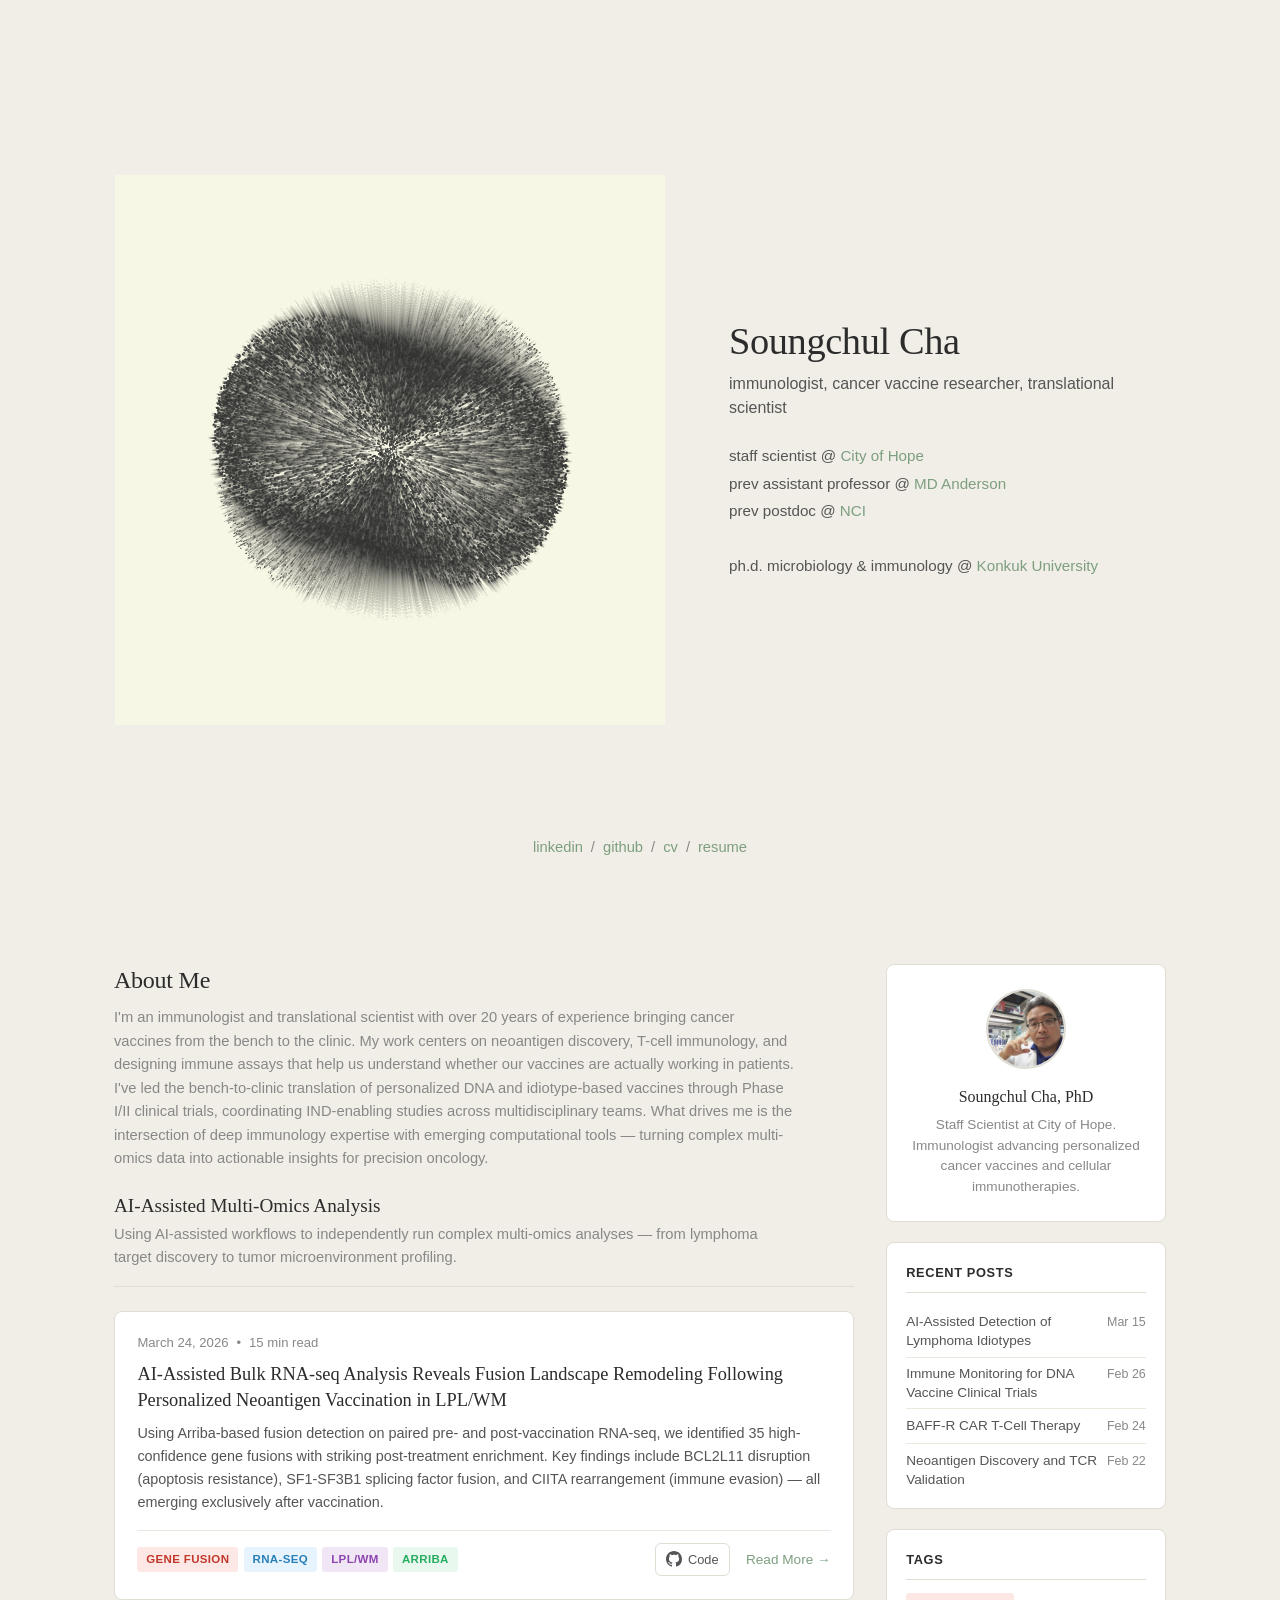
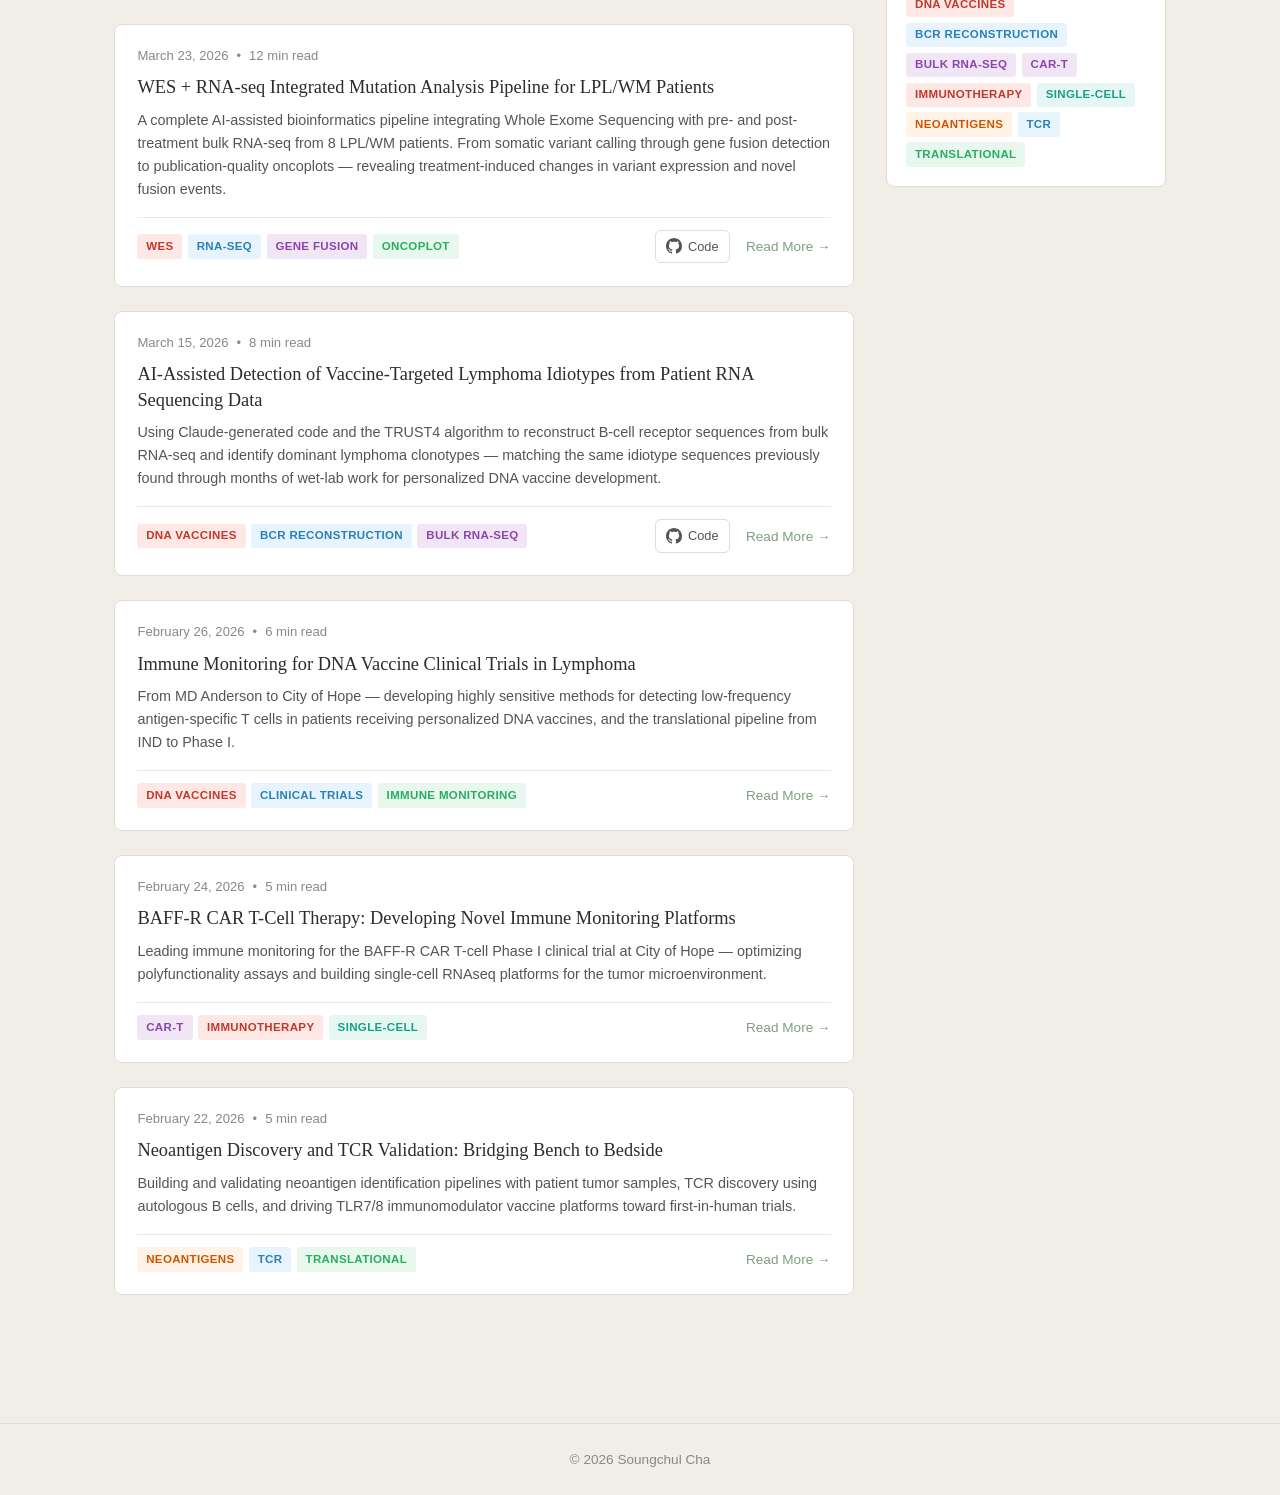
==== commit b2edc05e: "Add fusion landscape remodeling blog post with GitHub repo New blog: AI-assisted bulk RNA-seq fusion" ====
--- a/index.html
+++ b/index.html
@@ -50,7 +50,36 @@
         </header>
         <div class="posts-grid">
 
-        <!-- Post Card: WES + RNA-seq Integration (NEWEST) -->
+        <!-- Post Card: Fusion Landscape Remodeling (NEWEST) -->
+        <article class="post-card">
+          <div class="post-card-content">
+            <div class="post-meta">
+              <time datetime="2026-03-24">March 24, 2026</time>
+              <span class="reading-time">15 min read</span>
+            </div>
+            <h2 class="post-card-title">
+              <a href="posts/fusion-landscape-remodeling-lpl-wm.html">AI-Assisted Bulk RNA-seq Analysis Reveals Fusion Landscape Remodeling Following Personalized Neoantigen Vaccination in LPL/WM</a>
+            </h2>
+            <p class="post-card-excerpt">Using Arriba-based fusion detection on paired pre- and post-vaccination RNA-seq, we identified 35 high-confidence gene fusions with striking post-treatment enrichment. Key findings include BCL2L11 disruption (apoptosis resistance), SF1-SF3B1 splicing factor fusion, and CIITA rearrangement (immune evasion) — all emerging exclusively after vaccination.</p>
+            <div class="post-card-footer">
+              <div class="post-card-tags">
+                <span class="tag tag-red">Gene Fusion</span>
+                <span class="tag tag-blue">RNA-seq</span>
+                <span class="tag tag-purple">LPL/WM</span>
+                <span class="tag tag-green">Arriba</span>
+              </div>
+              <div class="post-card-actions">
+                <a href="https://github.com/soungchulcha/fusion-landscape-lpl-wm" target="_blank" rel="noopener" class="github-link" title="View code on GitHub">
+                  <svg height="16" width="16" viewBox="0 0 16 16" fill="currentColor"><path d="M8 0C3.58 0 0 3.58 0 8c0 3.54 2.29 6.53 5.47 7.59.4.07.55-.17.55-.38 0-.19-.01-.82-.01-1.49-2.01.37-2.53-.49-2.69-.94-.09-.23-.48-.94-.82-1.13-.28-.15-.68-.52-.01-.53.63-.01 1.08.58 1.23.82.72 1.21 1.87.87 2.33.66.07-.52.28-.87.51-1.07-1.78-.2-3.64-.89-3.64-3.95 0-.87.31-1.59.82-2.15-.08-.2-.36-1.02.08-2.12 0 0 .67-.21 2.2.82.64-.18 1.32-.27 2-.27.68 0 1.36.09 2 .27 1.53-1.04 2.2-.82 2.2-.82.44 1.1.16 1.92.08 2.12.51.56.82 1.27.82 2.15 0 3.07-1.87 3.75-3.65 3.95.29.25.54.73.54 1.48 0 1.07-.01 1.93-.01 2.2 0 .21.15.46.55.38A8.013 8.013 0 0016 8c0-4.42-3.58-8-8-8z"/></svg>
+                  Code
+                </a>
+                <a href="posts/fusion-landscape-remodeling-lpl-wm.html" class="read-more">Read More</a>
+              </div>
+            </div>
+          </div>
+        </article>
+
+        <!-- Post Card: WES + RNA-seq Integration -->
         <article class="post-card">
           <div class="post-card-content">
             <div class="post-meta">
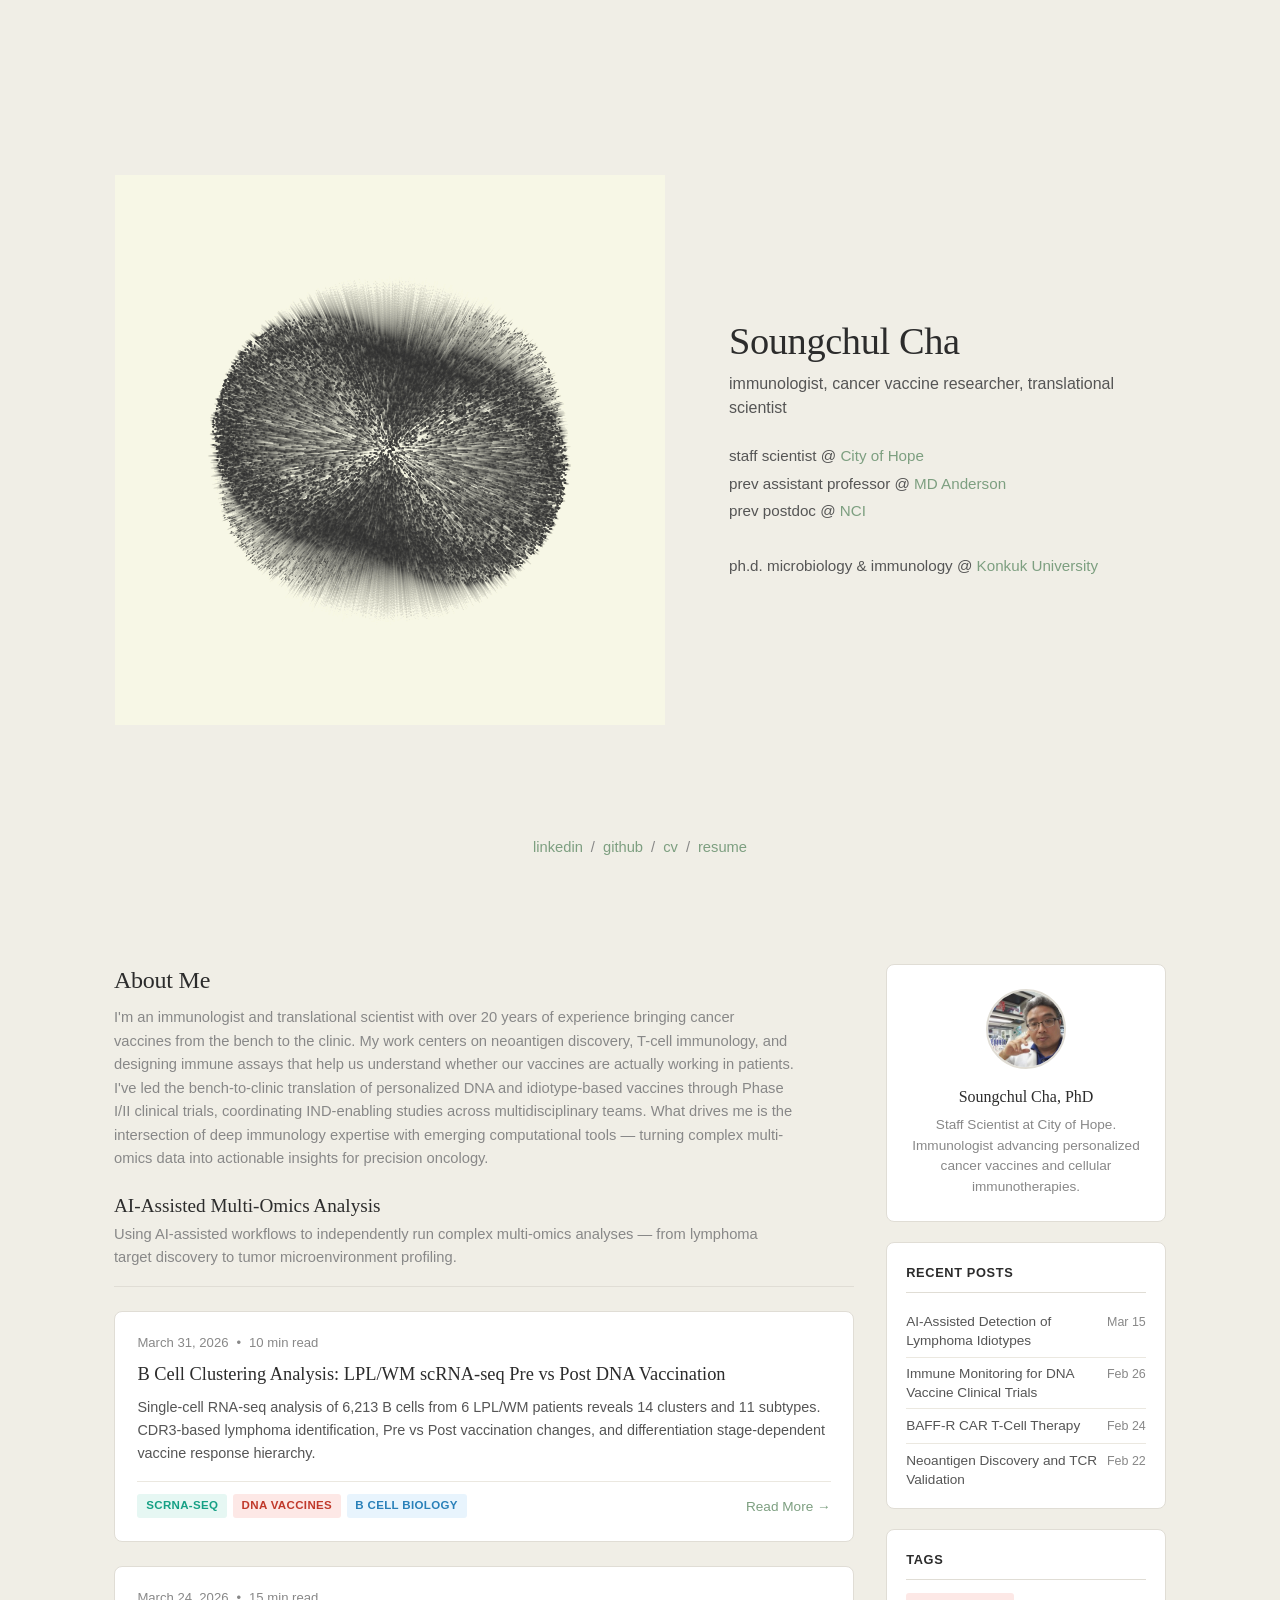
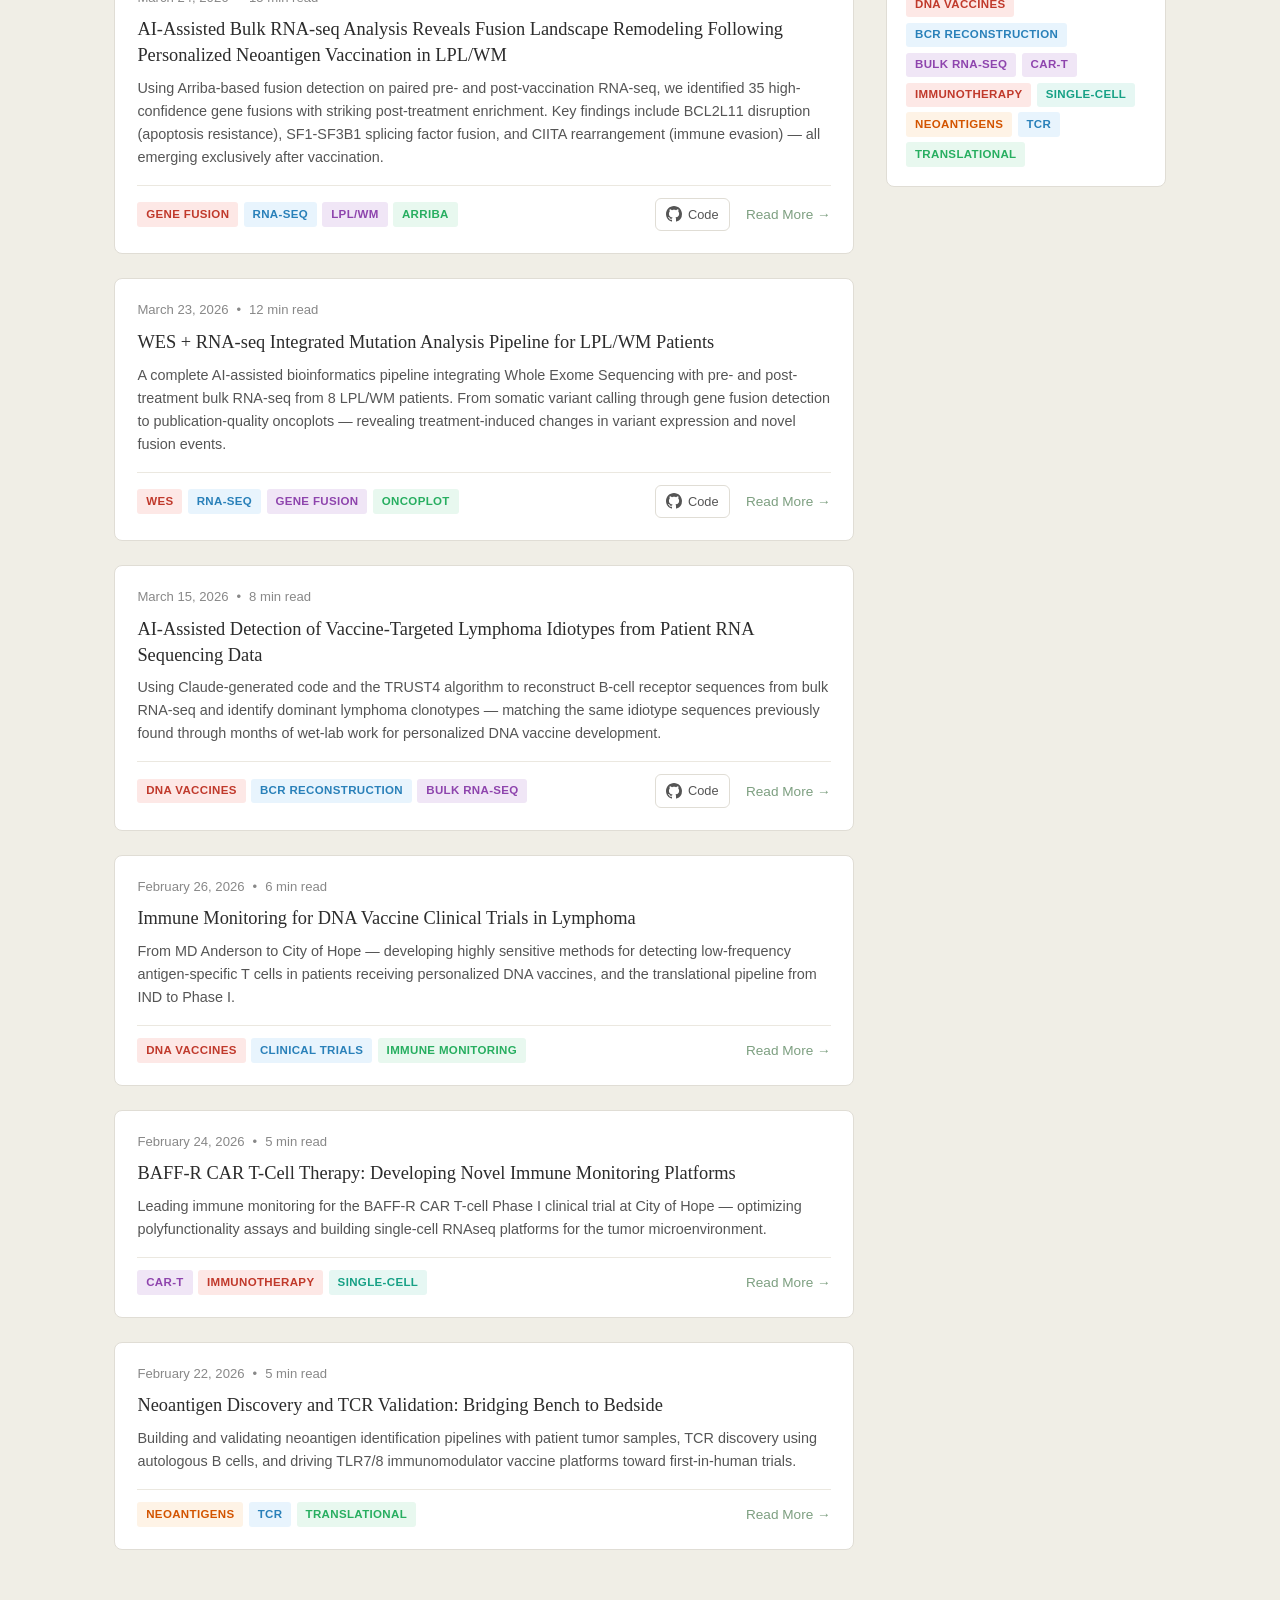
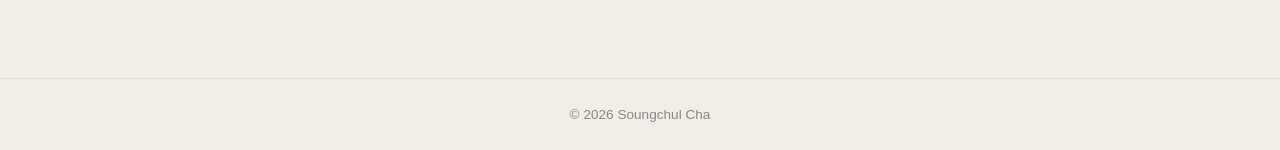
==== commit 49fceb58: "Add B Cell Clustering scRNA-seq Analysis post - New post: B Cell Clustering Analysis (LPL/WM Pre vs " ====
--- a/index.html
+++ b/index.html
@@ -50,7 +50,31 @@
         </header>
         <div class="posts-grid">
 
-        <!-- Post Card: Fusion Landscape Remodeling (NEWEST) -->
+        <!-- Post Card: B Cell Clustering scRNA-seq (NEWEST) -->
+        <article class="post-card">
+          <div class="post-card-content">
+            <div class="post-meta">
+              <time datetime="2026-03-31">March 31, 2026</time>
+              <span class="reading-time">10 min read</span>
+            </div>
+            <h2 class="post-card-title">
+              <a href="posts/b-cell-clustering-scrna-analysis.html">B Cell Clustering Analysis: LPL/WM scRNA-seq Pre vs Post DNA Vaccination</a>
+            </h2>
+            <p class="post-card-excerpt">Single-cell RNA-seq analysis of 6,213 B cells from 6 LPL/WM patients reveals 14 clusters and 11 subtypes. CDR3-based lymphoma identification, Pre vs Post vaccination changes, and differentiation stage-dependent vaccine response hierarchy.</p>
+            <div class="post-card-footer">
+              <div class="post-card-tags">
+                <span class="tag tag-teal">scRNA-seq</span>
+                <span class="tag tag-red">DNA Vaccines</span>
+                <span class="tag tag-blue">B Cell Biology</span>
+              </div>
+              <div class="post-card-actions">
+                <a href="posts/b-cell-clustering-scrna-analysis.html" class="read-more">Read More</a>
+              </div>
+            </div>
+          </div>
+        </article>
+
+        <!-- Post Card: Fusion Landscape Remodeling -->
         <article class="post-card">
           <div class="post-card-content">
             <div class="post-meta">
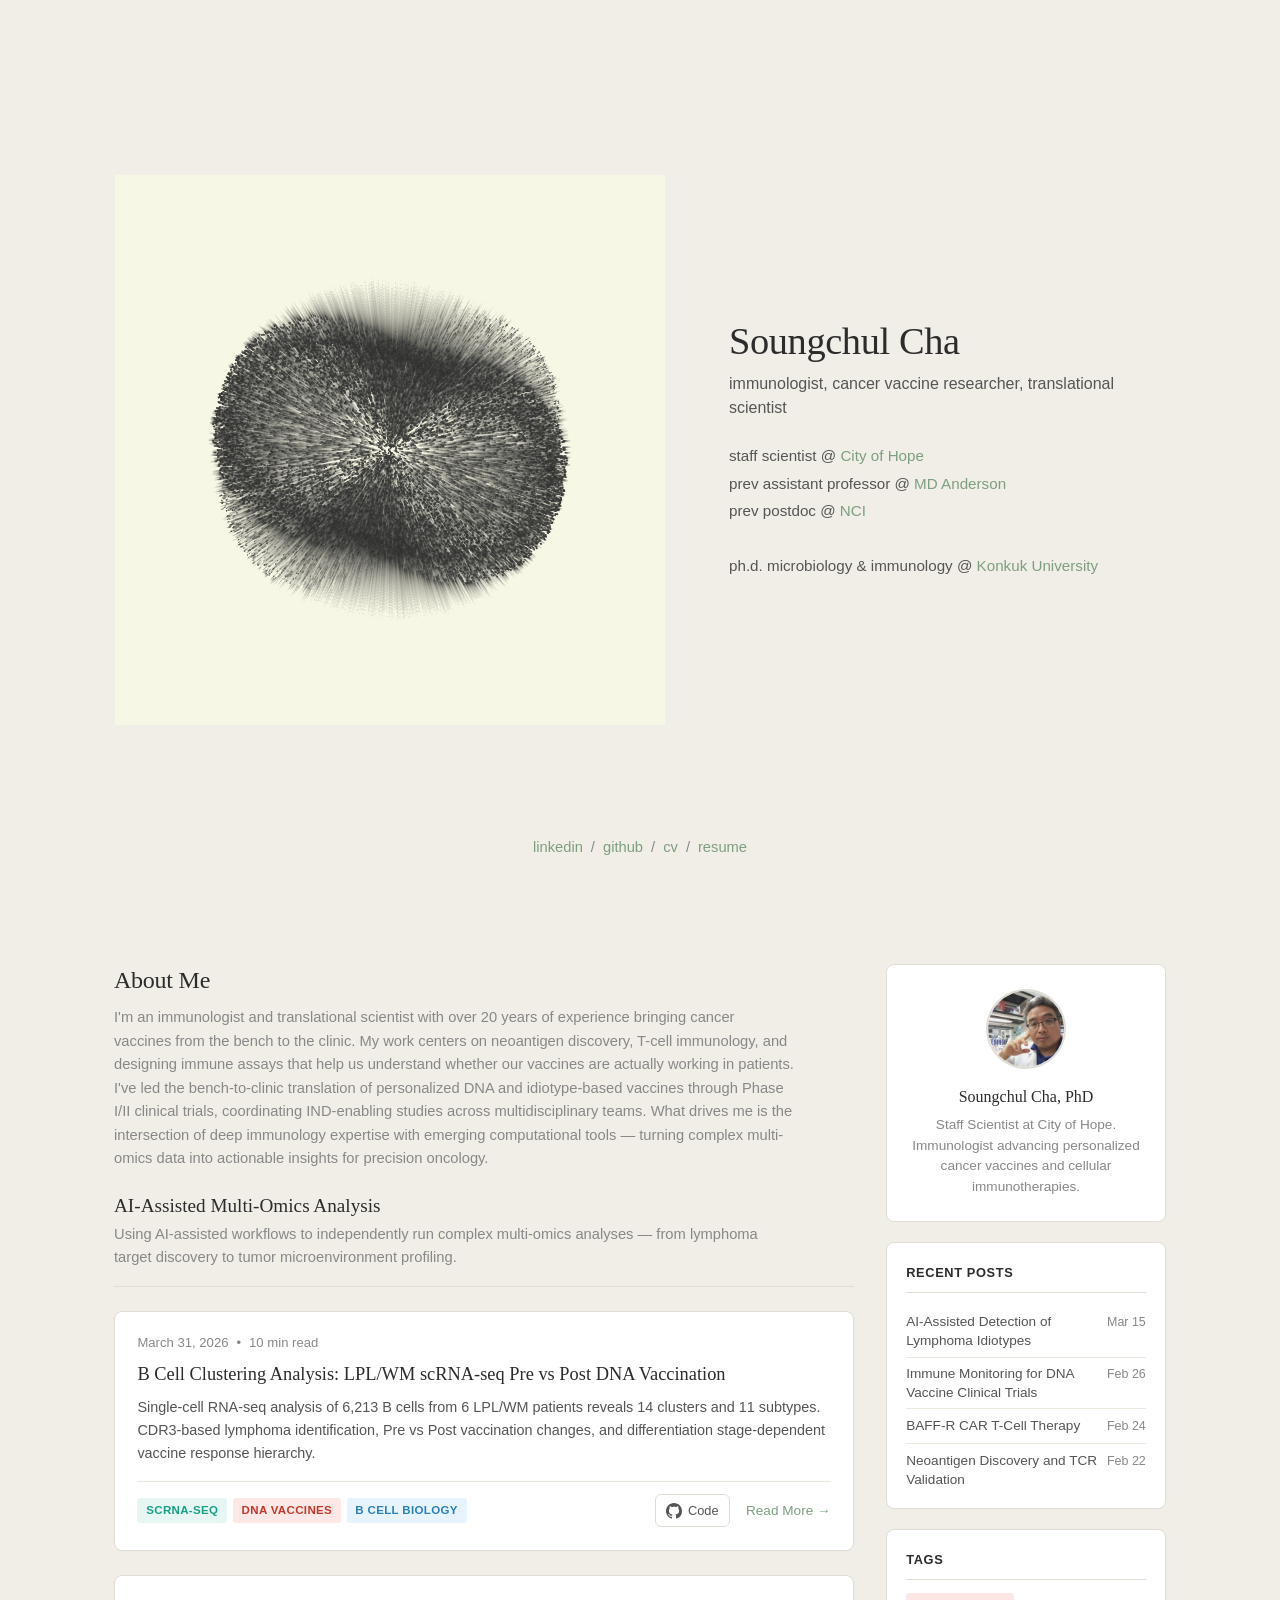
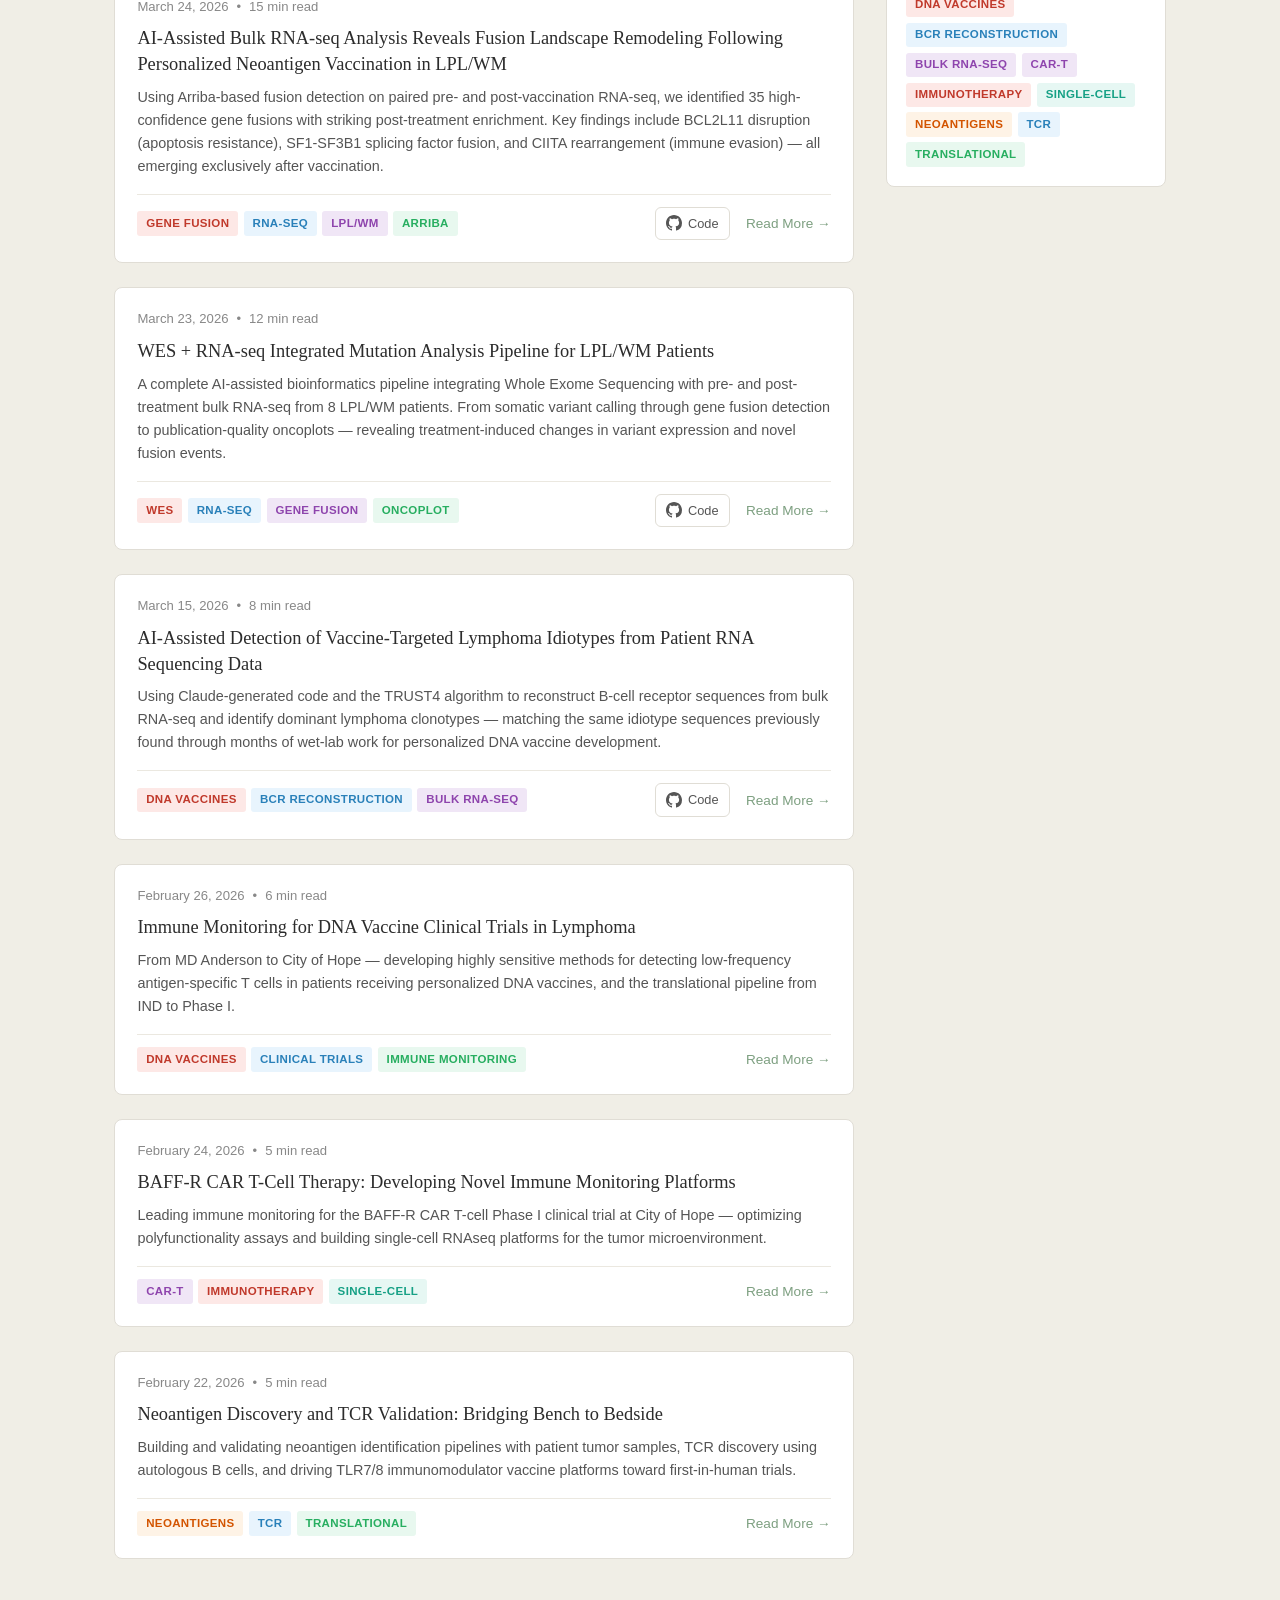
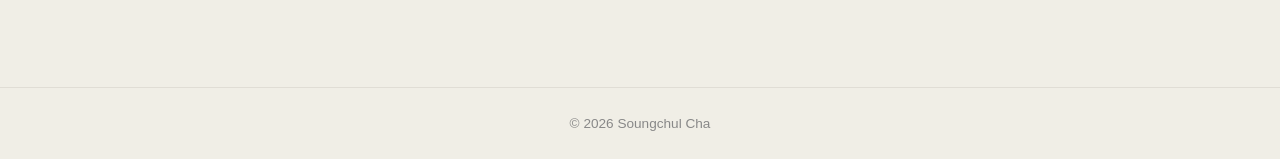
==== commit 923696f2: "Add GitHub Code button to B Cell Clustering post card Co-Authored-By: Claude Opus 4.6 (1M context) <" ====
--- a/index.html
+++ b/index.html
@@ -68,6 +68,10 @@
                 <span class="tag tag-blue">B Cell Biology</span>
               </div>
               <div class="post-card-actions">
+                <a href="https://github.com/soungchulcha/b-cell-clustering-lpl-wm" target="_blank" rel="noopener" class="github-link" title="View code on GitHub">
+                  <svg height="16" width="16" viewBox="0 0 16 16" fill="currentColor"><path d="M8 0C3.58 0 0 3.58 0 8c0 3.54 2.29 6.53 5.47 7.59.4.07.55-.17.55-.38 0-.19-.01-.82-.01-1.49-2.01.37-2.53-.49-2.69-.94-.09-.23-.48-.94-.82-1.13-.28-.15-.68-.52-.01-.53.63-.01 1.08.58 1.23.82.72 1.21 1.87.87 2.33.66.07-.52.28-.87.51-1.07-1.78-.2-3.64-.89-3.64-3.95 0-.87.31-1.59.82-2.15-.08-.2-.36-1.02.08-2.12 0 0 .67-.21 2.2.82.64-.18 1.32-.27 2-.27.68 0 1.36.09 2 .27 1.53-1.04 2.2-.82 2.2-.82.44 1.1.16 1.92.08 2.12.51.56.82 1.27.82 2.15 0 3.07-1.87 3.75-3.65 3.95.29.25.54.73.54 1.48 0 1.07-.01 1.93-.01 2.2 0 .21.15.46.55.38A8.013 8.013 0 0016 8c0-4.42-3.58-8-8-8z"/></svg>
+                  Code
+                </a>
                 <a href="posts/b-cell-clustering-scrna-analysis.html" class="read-more">Read More</a>
               </div>
             </div>
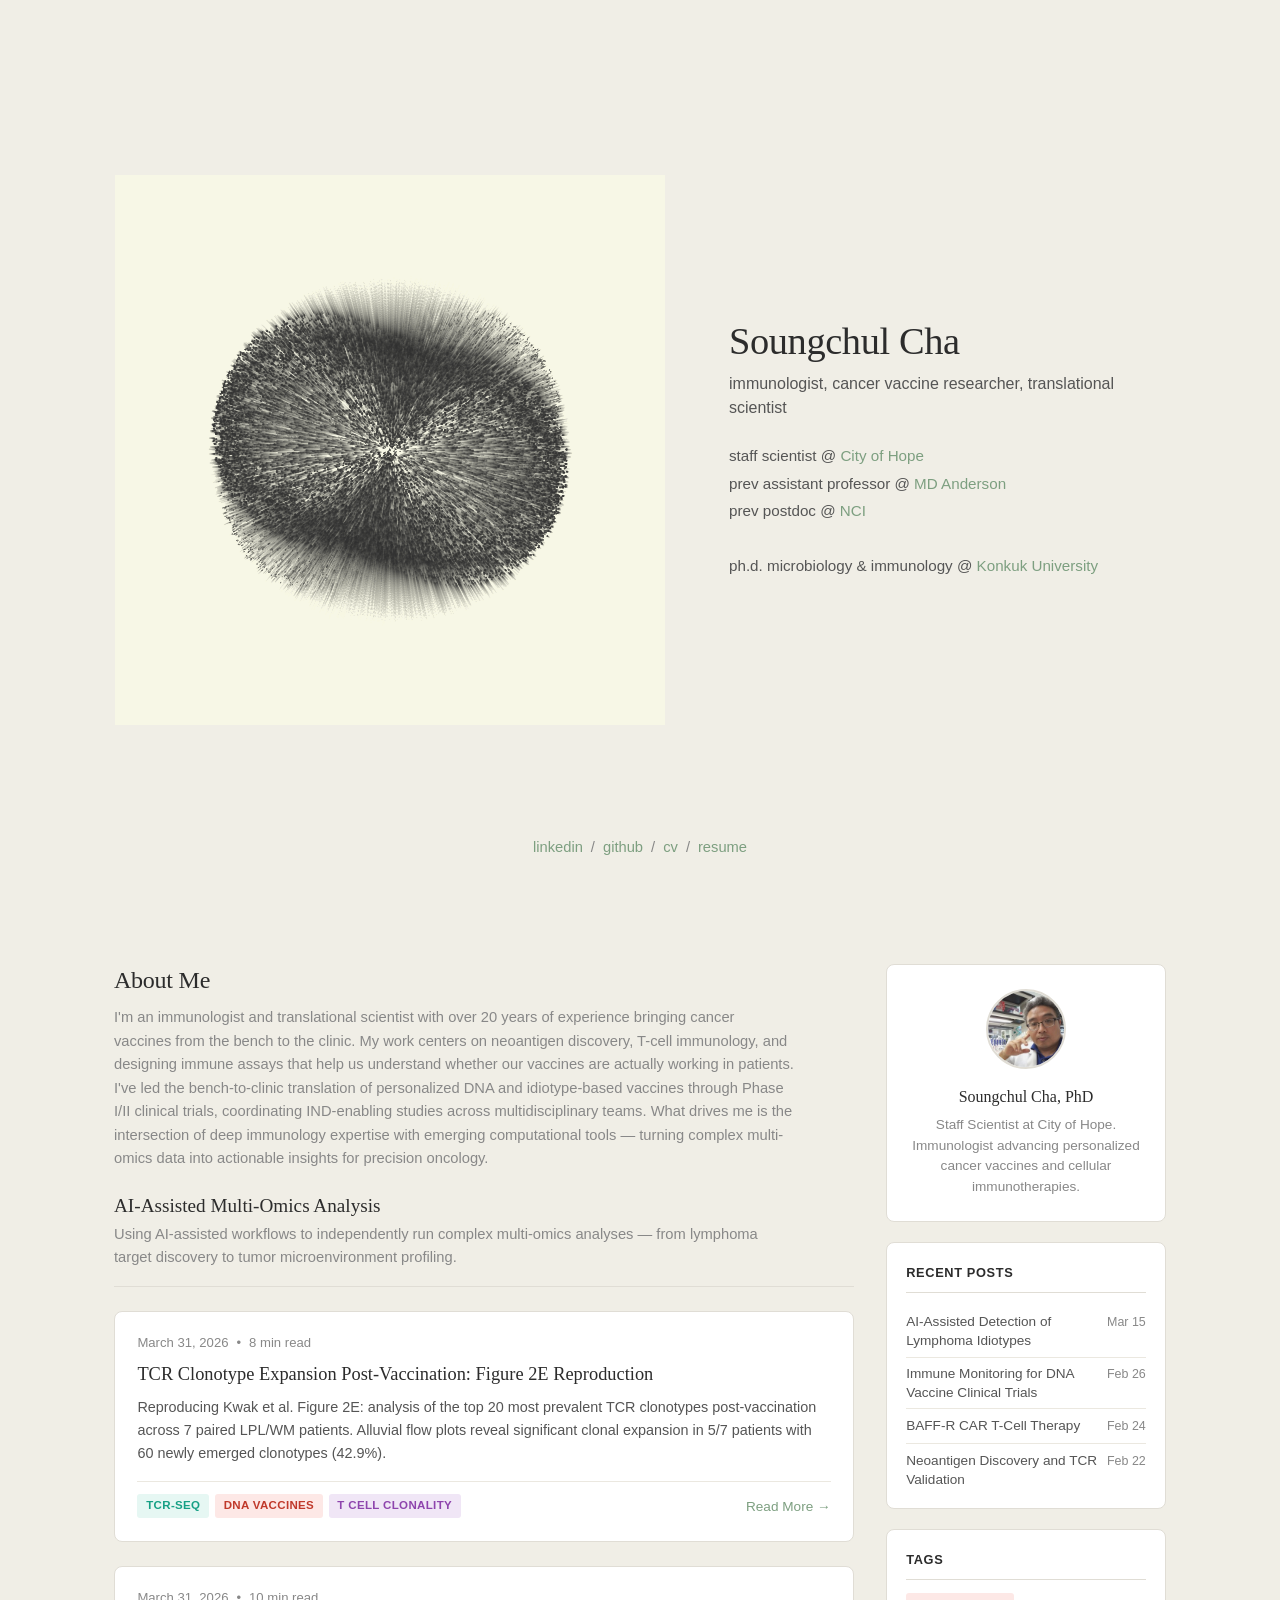
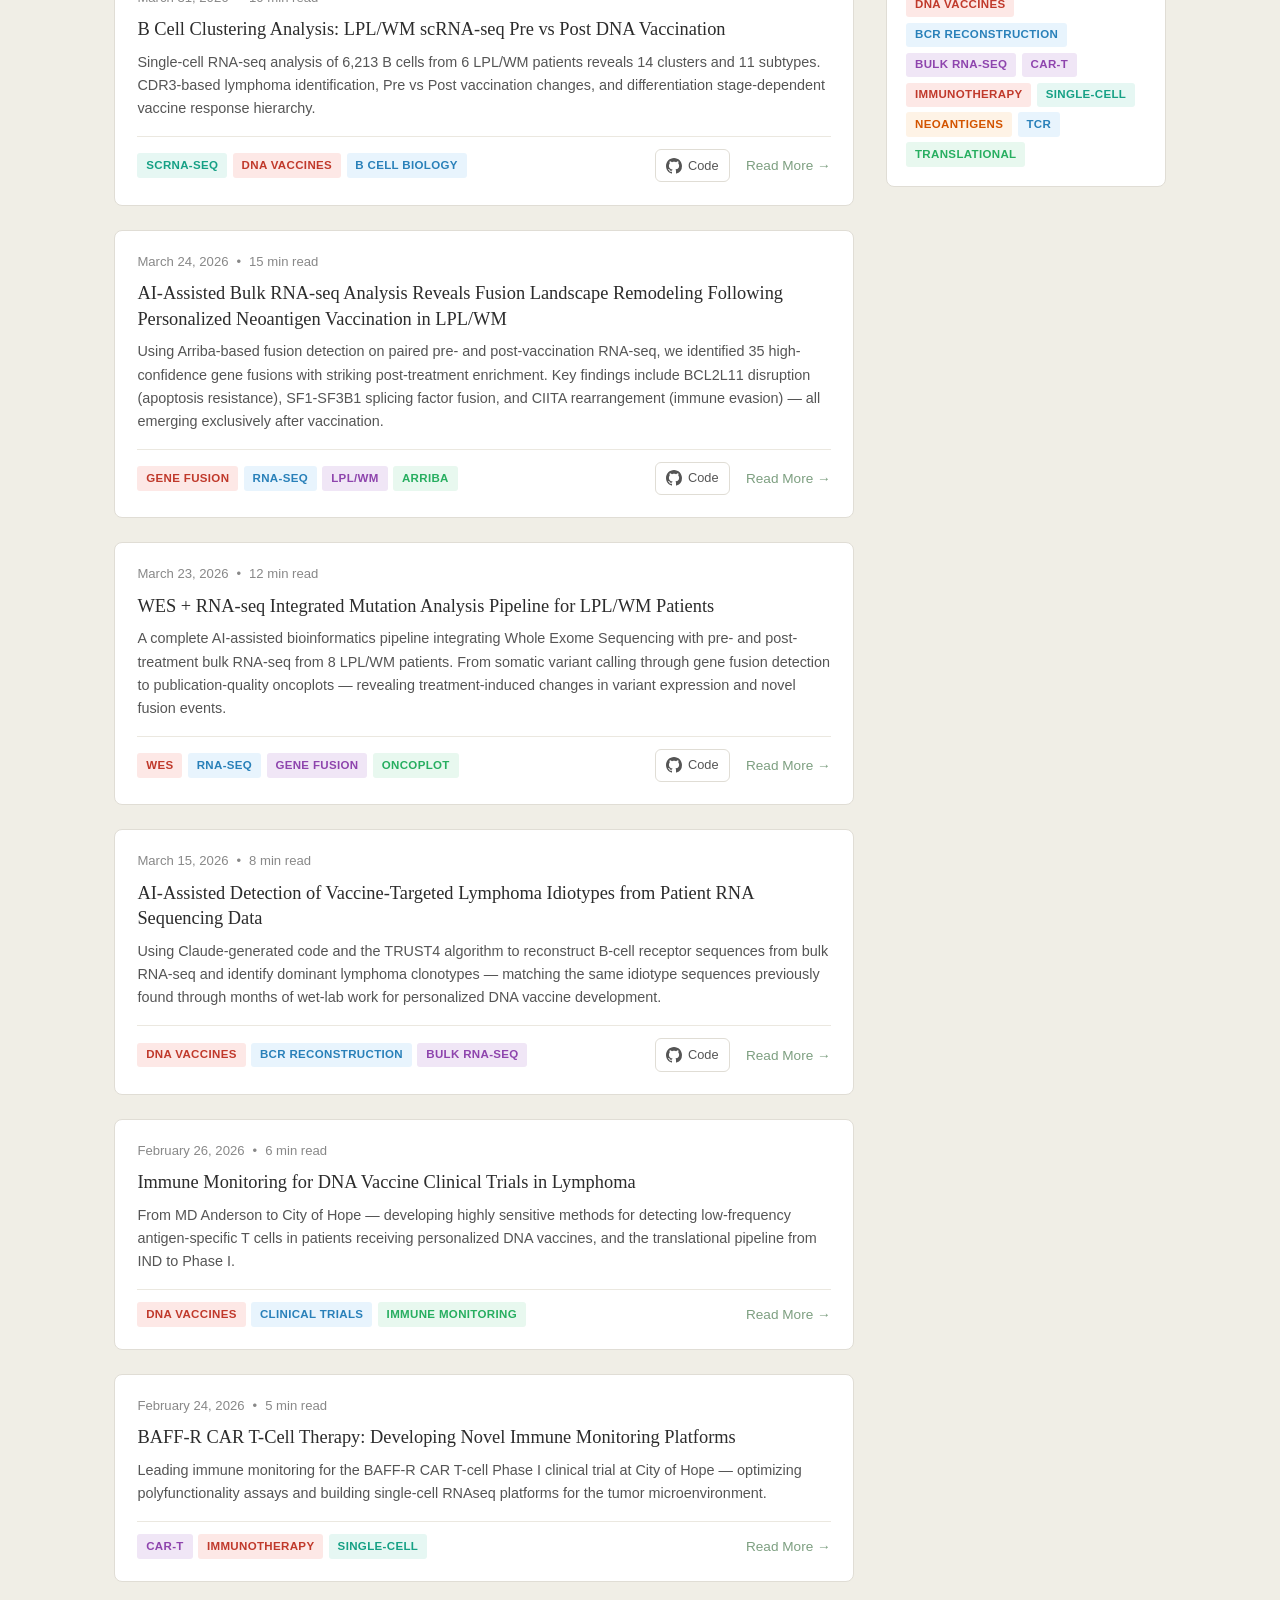
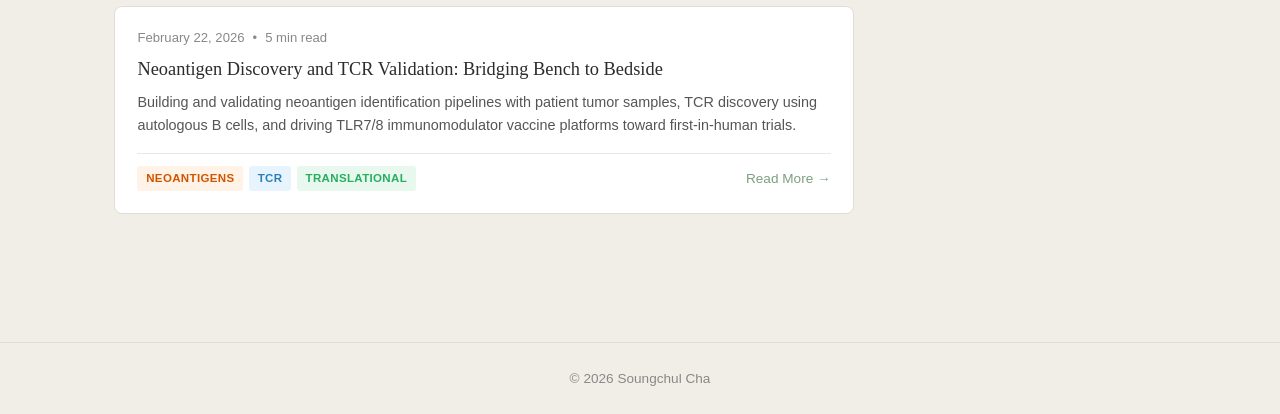
==== commit 090a9c62: "Add TCR Clonotype Expansion Figure 2E post - Reproduction of Kwak et al. Figure 2E with alluvial plo" ====
--- a/index.html
+++ b/index.html
@@ -50,7 +50,31 @@
         </header>
         <div class="posts-grid">
 
-        <!-- Post Card: B Cell Clustering scRNA-seq (NEWEST) -->
+        <!-- Post Card: TCR Clonotype Expansion (NEWEST) -->
+        <article class="post-card">
+          <div class="post-card-content">
+            <div class="post-meta">
+              <time datetime="2026-03-31">March 31, 2026</time>
+              <span class="reading-time">8 min read</span>
+            </div>
+            <h2 class="post-card-title">
+              <a href="posts/tcr-clonotype-expansion-figure2e.html">TCR Clonotype Expansion Post-Vaccination: Figure 2E Reproduction</a>
+            </h2>
+            <p class="post-card-excerpt">Reproducing Kwak et al. Figure 2E: analysis of the top 20 most prevalent TCR clonotypes post-vaccination across 7 paired LPL/WM patients. Alluvial flow plots reveal significant clonal expansion in 5/7 patients with 60 newly emerged clonotypes (42.9%).</p>
+            <div class="post-card-footer">
+              <div class="post-card-tags">
+                <span class="tag tag-teal">TCR-seq</span>
+                <span class="tag tag-red">DNA Vaccines</span>
+                <span class="tag tag-purple">T Cell Clonality</span>
+              </div>
+              <div class="post-card-actions">
+                <a href="posts/tcr-clonotype-expansion-figure2e.html" class="read-more">Read More</a>
+              </div>
+            </div>
+          </div>
+        </article>
+
+        <!-- Post Card: B Cell Clustering scRNA-seq -->
         <article class="post-card">
           <div class="post-card-content">
             <div class="post-meta">
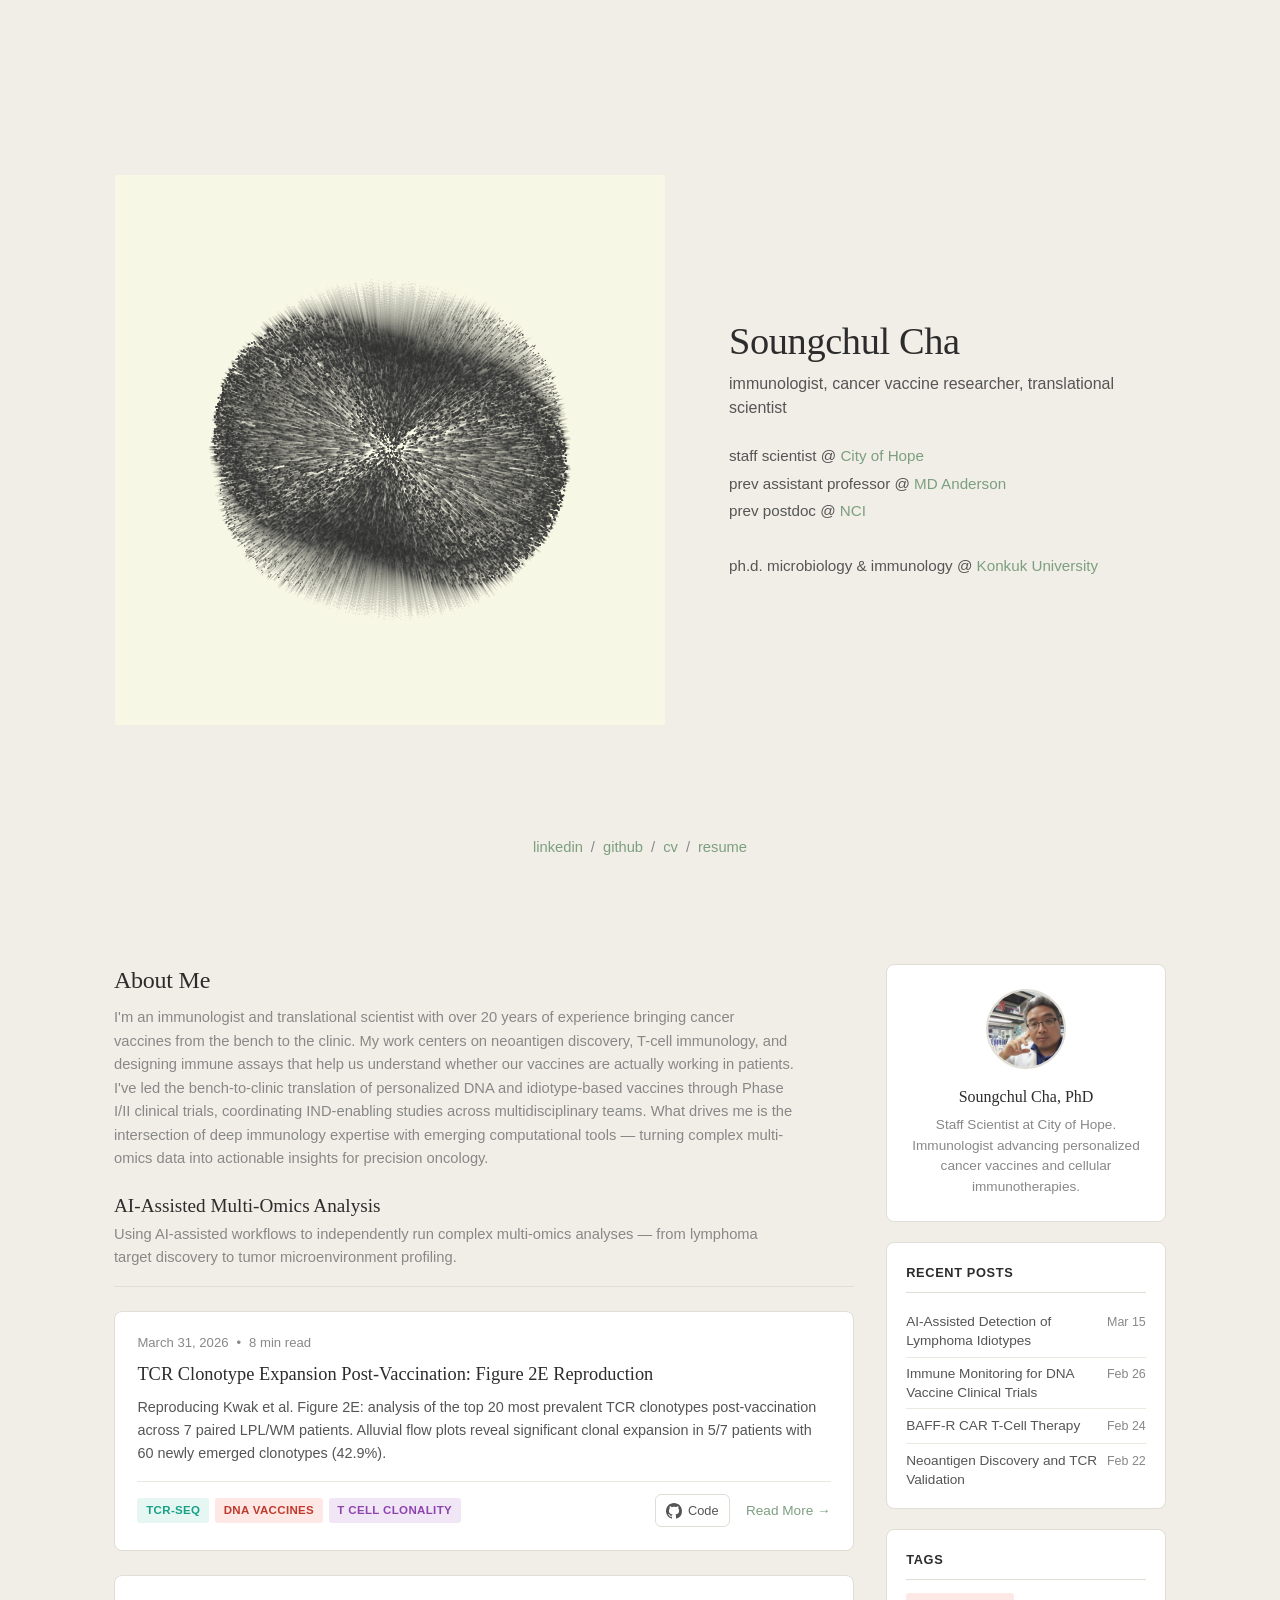
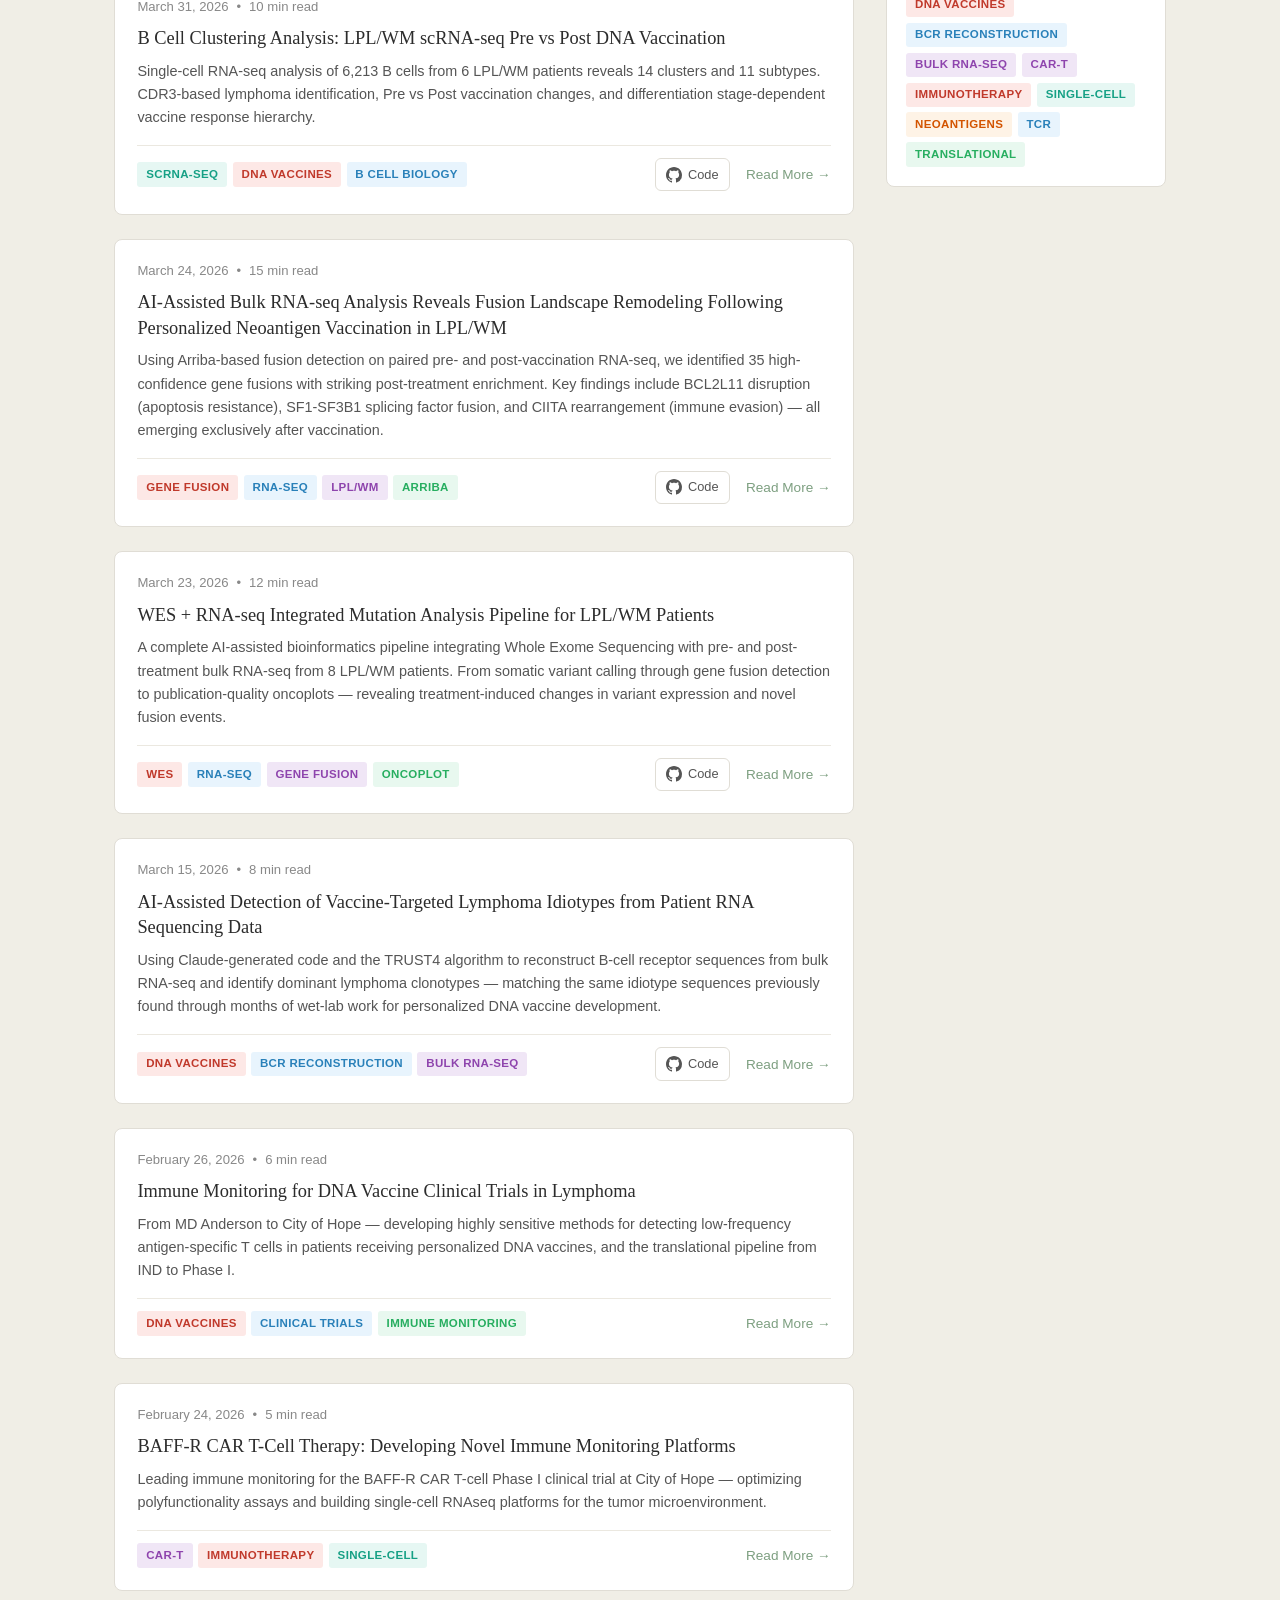
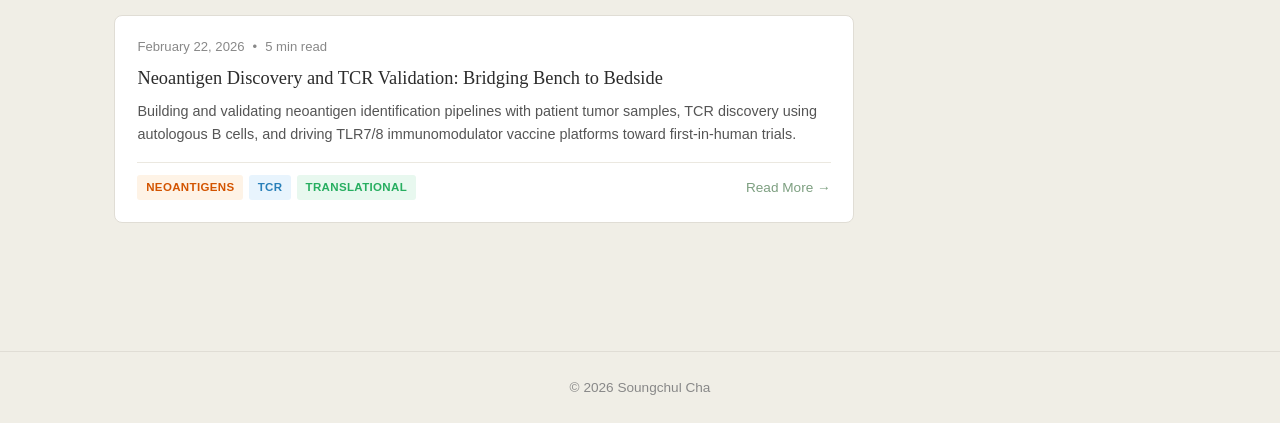
==== commit d9a5c300: "Add GitHub Code button to TCR Clonotype Expansion post Co-Authored-By: Claude Opus 4.6 (1M context) " ====
--- a/index.html
+++ b/index.html
@@ -68,6 +68,10 @@
                 <span class="tag tag-purple">T Cell Clonality</span>
               </div>
               <div class="post-card-actions">
+                <a href="https://github.com/soungchulcha/tcr-clonotype-expansion-lpl-wm" target="_blank" rel="noopener" class="github-link" title="View code on GitHub">
+                  <svg height="16" width="16" viewBox="0 0 16 16" fill="currentColor"><path d="M8 0C3.58 0 0 3.58 0 8c0 3.54 2.29 6.53 5.47 7.59.4.07.55-.17.55-.38 0-.19-.01-.82-.01-1.49-2.01.37-2.53-.49-2.69-.94-.09-.23-.48-.94-.82-1.13-.28-.15-.68-.52-.01-.53.63-.01 1.08.58 1.23.82.72 1.21 1.87.87 2.33.66.07-.52.28-.87.51-1.07-1.78-.2-3.64-.89-3.64-3.95 0-.87.31-1.59.82-2.15-.08-.2-.36-1.02.08-2.12 0 0 .67-.21 2.2.82.64-.18 1.32-.27 2-.27.68 0 1.36.09 2 .27 1.53-1.04 2.2-.82 2.2-.82.44 1.1.16 1.92.08 2.12.51.56.82 1.27.82 2.15 0 3.07-1.87 3.75-3.65 3.95.29.25.54.73.54 1.48 0 1.07-.01 1.93-.01 2.2 0 .21.15.46.55.38A8.013 8.013 0 0016 8c0-4.42-3.58-8-8-8z"/></svg>
+                  Code
+                </a>
                 <a href="posts/tcr-clonotype-expansion-figure2e.html" class="read-more">Read More</a>
               </div>
             </div>
